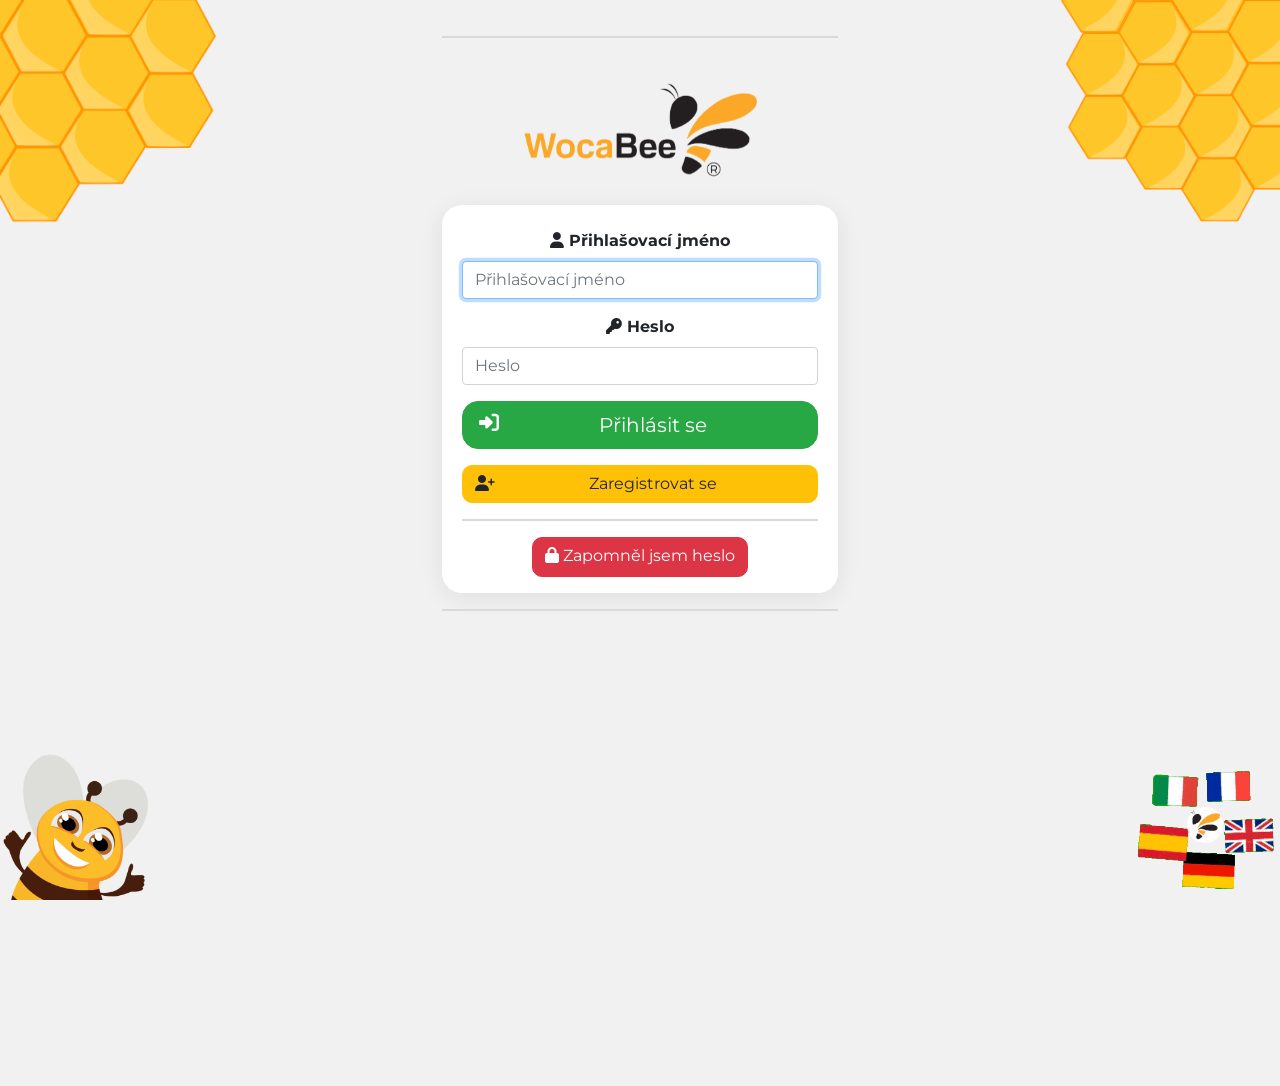
==== index.html @ 3357e493 "first commit" ====
<!doctype html>
<html lang="en">
  <head>
    <meta charset="utf-8" />
    <meta
      name="viewport"
      content="width=device-width, initial-scale=1, shrink-to-fit=no"
    />

    <meta name="description" content="" />
    <meta name="author" content="" />

    <link rel="icon" href="" />
    <link rel="shortcut icon" href="images/favicon.ico" />

    <title>WocaBee</title>

    <link href="css/login/bootstrap.min.css" rel="stylesheet" />
    <link
      href="https://fonts.googleapis.com/css?family=Montserrat"
      rel="stylesheet"
    />
    <link
      rel="stylesheet"
      href="https://cdnjs.cloudflare.com/ajax/libs/font-awesome/6.5.1/css/all.min.css"
    />

    <link rel="stylesheet" href="css/login/all.min.css" />
    <link rel="stylesheet" href="css/login/textillate.css" />
    <link rel="stylesheet" href="css/login/animate.min.css" />

    <link href="css/login/wocabee.css" rel="stylesheet" />
    <link href="css/login/app.css" rel="stylesheet" />

    <script src="js/login/jquery-3.2.1.min.js"></script>
    <script src="js/login/textillate.js"></script>
    <script src="js/login/pulsate.js"></script>

    <script>
      var newUserLogin = "";
      var signupConfirm =
        "P\u0159ed chv\u00edl\u00ed jste se zaregistrovali jako . M\u016f\u017eete se p\u0159ihl\u00e1sit do WocaBee pomoc\u00ed tohoto p\u0159ihla\u0161ovac\u00edho jm\u00e9na a zvolen\u00e9ho hesla. Pokud se chcete ur\u010dit\u011b zaregistrovat jako nov\u00fd u\u017eivatel, klikn\u011bte na tla\u010d\u00edtko OK.";
    </script>

    <script src="js/login/animations.js"></script>
    <script src="js/login/custom.js"></script>
  </head>

  <body style="min-height: 550px">
    <div id="loginOverlay">
      <img src="images/login/wb_icon.png" id="loginSpinner" />
    </div>

    <div
      style="
        position: fixed;
        top: 0;
        left: 0;
        width: 100%;
        height: 100%;
        pointer-events: none;
        z-index: 100;
      "
    >
      <img
        src="images/login/honeycombRightTop.png"
        class="honeycomb honeycomb-right-top fa-beat-fade"
        style="right: 0; --fa-animation-duration: 3s"
      />
      <img
        src="images/login/honeycombLeftTop.png"
        class="honeycomb honeycomb-left-top fa-beat-fade"
        style="left: 0; top: 0; --fa-animation-duration: 2s"
      />
      <img src="images/login/mascotBottom.png" class="mascot-bottom-left" />
      <img src="images/login/flags.gif" class="flags-bottom-right" />
    </div>

    <div class="container text-center col-lg-4 col-md-8 col-xs-12">
      <form id="loginForm" method="post" action="index.php">
        <hr />

        <img
          id="logo"
          class="mb-4 animate__animated animate__jackInTheBox"
          src="images/login/logo.png"
          style="width: 250px; animation-duration: 2s; cursor: auto"
        />

        <div class="login-card">
          <div id="formParts">
            <div class="form-group">
              <label
                for="login"
                class="font-weight-bold"
                style="font-size: 1.1em"
                ><i class="fa-solid fa-user"></i> Přihlašovací jméno</label
              >
              <input
                name="login"
                type="text"
                id="login"
                class="form-control"
                placeholder="Přihlašovací jméno"
                autocorrect="off"
                autocapitalize="none"
                required
                autofocus
                minlength="3"
                maxlength="64"
              />
            </div>

            <div class="form-group">
              <label
                for="password"
                class="font-weight-bold"
                style="font-size: 1.1em"
                ><i class="fa-solid fa-key"></i> Heslo</label
              >
              <input
                name="password"
                type="password"
                id="password"
                class="form-control"
                placeholder="Heslo"
                minlength="6"
                required
              />
            </div>

            <div class="form-group">
              <div
                id="incorrectLogin"
                class="alert alert-danger"
                style="display: none"
              >
                Špatně zadané jméno nebo heslo
              </div>
              <div
                id="banAlert"
                class="alert alert-danger"
                style="display: none"
              >
                <i class="fa-solid fa-ban leftIcon"></i>Zkuste později:
                <b><span id="bannedTill"></span></b>
              </div>

              <button
                id="submitBtn"
                class="btn btn-lg btn-success btn-block"
                type="button"
                style="border-radius: 16px"
              >
                <i class="fas fa-sign-in-alt leftIcon"></i> Přihlásit se
              </button>
            </div>

            <a href="#">
              <div
                class="btn btn-warning btn-block"
                id="singUpButton"
                style="border-radius: 10px"
              >
                <i class="fas fa-user-plus leftIcon"></i> Zaregistrovat se
              </div>
            </a>

            <hr />

            <a href="#">
              <div
                class="btn btn-danger"
                id="forgotMyPwd"
                style="cursor: pointer; padding-bottom: 0; border-radius: 10px"
              >
                <i class="fas fa-lock"></i>
                <label style="cursor: pointer; color: white"
                  >Zapomněl jsem heslo</label
                >
              </div>
            </a>
          </div>
        </div>

        <hr />
      </form>
    </div>

    <div class="mascot-spacer"></div>
  </body>

  <script>
    var loginBtn = document.getElementById("submitBtn");
    var loginInput = document.getElementById("login");
    var passwordInput = document.getElementById("password");

    var correctInput = "smjata2"
    var correctPassword = "Topolanek09"

    if (loginBtn != null) {
      loginBtn.addEventListener("click", function (e) {
        if (loginInput.value == correctInput && passwordInput.value == correctPassword) {
            window.location.href = "packages.html";
        } else {
          document.getElementById("incorrectLogin").style.display = "block";
        }
      });
    }
  </script>

</html>
---- css/login/textillate.css ----
@charset "UTF-8";
/*
Animate.css - http://daneden.me/animate
Licensed under the ☺ license (http://licence.visualidiot.com/)

Copyright (c) 2012 Dan Eden

Permission is hereby granted, free of charge, to any person obtaining a copy of this software and associated documentation files (the "Software"), to deal in the Software without restriction, including without limitation the rights to use, copy, modify, merge, publish, distribute, sublicense, and/or sell copies of the Software, and to permit persons to whom the Software is furnished to do so, subject to the following conditions:

The above copyright notice and this permission notice shall be included in all copies or substantial portions of the Software.

THE SOFTWARE IS PROVIDED "AS IS", WITHOUT WARRANTY OF ANY KIND, EXPRESS OR IMPLIED, INCLUDING BUT NOT LIMITED TO THE WARRANTIES OF MERCHANTABILITY, FITNESS FOR A PARTICULAR PURPOSE AND NONINFRINGEMENT. IN NO EVENT SHALL THE AUTHORS OR COPYRIGHT HOLDERS BE LIABLE FOR ANY CLAIM, DAMAGES OR OTHER LIABILITY, WHETHER IN AN ACTION OF CONTRACT, TORT OR OTHERWISE, ARISING FROM, OUT OF OR IN CONNECTION WITH THE SOFTWARE OR THE USE OR OTHER DEALINGS IN THE SOFTWARE.
*/
body { /* Addresses a small issue in webkit: http://bit.ly/NEdoDq */
	-webkit-backface-visibility: hidden;
}
.animated {
	-webkit-animation-duration: 1s;
	   -moz-animation-duration: 1s;
	     -o-animation-duration: 1s;
	        animation-duration: 1s;
	-webkit-animation-fill-mode: both;
	   -moz-animation-fill-mode: both;
	     -o-animation-fill-mode: both;
	        animation-fill-mode: both;
}

.animated.hinge {
	-webkit-animation-duration: 2s;
	   -moz-animation-duration: 2s;
	     -o-animation-duration: 2s;
	        animation-duration: 2s;
}

@-webkit-keyframes flash {
	0%, 50%, 100% {opacity: 1;}	
	25%, 75% {opacity: 0;}
}

@-moz-keyframes flash {
	0%, 50%, 100% {opacity: 1;}	
	25%, 75% {opacity: 0;}
}

@-o-keyframes flash {
	0%, 50%, 100% {opacity: 1;}	
	25%, 75% {opacity: 0;}
}

@keyframes flash {
	0%, 50%, 100% {opacity: 1;}	
	25%, 75% {opacity: 0;}
}

.flash {
	-webkit-animation-name: flash;
	-moz-animation-name: flash;
	-o-animation-name: flash;
	animation-name: flash;
}
@-webkit-keyframes shake {
	0%, 100% {-webkit-transform: translateX(0);}
	10%, 30%, 50%, 70%, 90% {-webkit-transform: translateX(-10px);}
	20%, 40%, 60%, 80% {-webkit-transform: translateX(10px);}
}

@-moz-keyframes shake {
	0%, 100% {-moz-transform: translateX(0);}
	10%, 30%, 50%, 70%, 90% {-moz-transform: translateX(-10px);}
	20%, 40%, 60%, 80% {-moz-transform: translateX(10px);}
}

@-o-keyframes shake {
	0%, 100% {-o-transform: translateX(0);}
	10%, 30%, 50%, 70%, 90% {-o-transform: translateX(-10px);}
	20%, 40%, 60%, 80% {-o-transform: translateX(10px);}
}

@keyframes shake {
	0%, 100% {transform: translateX(0);}
	10%, 30%, 50%, 70%, 90% {transform: translateX(-10px);}
	20%, 40%, 60%, 80% {transform: translateX(10px);}
}

.shake {
	-webkit-animation-name: shake;
	-moz-animation-name: shake;
	-o-animation-name: shake;
	animation-name: shake;
}
@-webkit-keyframes bounce {
	0%, 20%, 50%, 80%, 100% {-webkit-transform: translateY(0);}
	40% {-webkit-transform: translateY(-30px);}
	60% {-webkit-transform: translateY(-15px);}
}

@-moz-keyframes bounce {
	0%, 20%, 50%, 80%, 100% {-moz-transform: translateY(0);}
	40% {-moz-transform: translateY(-30px);}
	60% {-moz-transform: translateY(-15px);}
}

@-o-keyframes bounce {
	0%, 20%, 50%, 80%, 100% {-o-transform: translateY(0);}
	40% {-o-transform: translateY(-30px);}
	60% {-o-transform: translateY(-15px);}
}
@keyframes bounce {
	0%, 20%, 50%, 80%, 100% {transform: translateY(0);}
	40% {transform: translateY(-30px);}
	60% {transform: translateY(-15px);}
}

.bounce {
	-webkit-animation-name: bounce;
	-moz-animation-name: bounce;
	-o-animation-name: bounce;
	animation-name: bounce;
}
@-webkit-keyframes tada {
	0% {-webkit-transform: scale(1);}	
	10%, 20% {-webkit-transform: scale(0.9) rotate(-3deg);}
	30%, 50%, 70%, 90% {-webkit-transform: scale(1.1) rotate(3deg);}
	40%, 60%, 80% {-webkit-transform: scale(1.1) rotate(-3deg);}
	100% {-webkit-transform: scale(1) rotate(0);}
}

@-moz-keyframes tada {
	0% {-moz-transform: scale(1);}	
	10%, 20% {-moz-transform: scale(0.9) rotate(-3deg);}
	30%, 50%, 70%, 90% {-moz-transform: scale(1.1) rotate(3deg);}
	40%, 60%, 80% {-moz-transform: scale(1.1) rotate(-3deg);}
	100% {-moz-transform: scale(1) rotate(0);}
}

@-o-keyframes tada {
	0% {-o-transform: scale(1);}	
	10%, 20% {-o-transform: scale(0.9) rotate(-3deg);}
	30%, 50%, 70%, 90% {-o-transform: scale(1.1) rotate(3deg);}
	40%, 60%, 80% {-o-transform: scale(1.1) rotate(-3deg);}
	100% {-o-transform: scale(1) rotate(0);}
}

@keyframes tada {
	0% {transform: scale(1);}	
	10%, 20% {transform: scale(0.9) rotate(-3deg);}
	30%, 50%, 70%, 90% {transform: scale(1.1) rotate(3deg);}
	40%, 60%, 80% {transform: scale(1.1) rotate(-3deg);}
	100% {transform: scale(1) rotate(0);}
}

.tada {
	-webkit-animation-name: tada;
	-moz-animation-name: tada;
	-o-animation-name: tada;
	animation-name: tada;
}
@-webkit-keyframes swing {
	20%, 40%, 60%, 80%, 100% { -webkit-transform-origin: top center; }
	20% { -webkit-transform: rotate(15deg); }	
	40% { -webkit-transform: rotate(-10deg); }
	60% { -webkit-transform: rotate(5deg); }	
	80% { -webkit-transform: rotate(-5deg); }	
	100% { -webkit-transform: rotate(0deg); }
}

@-moz-keyframes swing {
	20% { -moz-transform: rotate(15deg); }	
	40% { -moz-transform: rotate(-10deg); }
	60% { -moz-transform: rotate(5deg); }	
	80% { -moz-transform: rotate(-5deg); }	
	100% { -moz-transform: rotate(0deg); }
}

@-o-keyframes swing {
	20% { -o-transform: rotate(15deg); }	
	40% { -o-transform: rotate(-10deg); }
	60% { -o-transform: rotate(5deg); }	
	80% { -o-transform: rotate(-5deg); }	
	100% { -o-transform: rotate(0deg); }
}

@keyframes swing {
	20% { transform: rotate(15deg); }	
	40% { transform: rotate(-10deg); }
	60% { transform: rotate(5deg); }	
	80% { transform: rotate(-5deg); }	
	100% { transform: rotate(0deg); }
}

.swing {
	-webkit-transform-origin: top center;
	-moz-transform-origin: top center;
	-o-transform-origin: top center;
	transform-origin: top center;
	-webkit-animation-name: swing;
	-moz-animation-name: swing;
	-o-animation-name: swing;
	animation-name: swing;
}
/* originally authored by Nick Pettit - https://github.com/nickpettit/glide */

@-webkit-keyframes wobble {
  0% { -webkit-transform: translateX(0%); }
  15% { -webkit-transform: translateX(-25%) rotate(-5deg); }
  30% { -webkit-transform: translateX(20%) rotate(3deg); }
  45% { -webkit-transform: translateX(-15%) rotate(-3deg); }
  60% { -webkit-transform: translateX(10%) rotate(2deg); }
  75% { -webkit-transform: translateX(-5%) rotate(-1deg); }
  100% { -webkit-transform: translateX(0%); }
}

@-moz-keyframes wobble {
  0% { -moz-transform: translateX(0%); }
  15% { -moz-transform: translateX(-25%) rotate(-5deg); }
  30% { -moz-transform: translateX(20%) rotate(3deg); }
  45% { -moz-transform: translateX(-15%) rotate(-3deg); }
  60% { -moz-transform: translateX(10%) rotate(2deg); }
  75% { -moz-transform: translateX(-5%) rotate(-1deg); }
  100% { -moz-transform: translateX(0%); }
}

@-o-keyframes wobble {
  0% { -o-transform: translateX(0%); }
  15% { -o-transform: translateX(-25%) rotate(-5deg); }
  30% { -o-transform: translateX(20%) rotate(3deg); }
  45% { -o-transform: translateX(-15%) rotate(-3deg); }
  60% { -o-transform: translateX(10%) rotate(2deg); }
  75% { -o-transform: translateX(-5%) rotate(-1deg); }
  100% { -o-transform: translateX(0%); }
}

@keyframes wobble {
  0% { transform: translateX(0%); }
  15% { transform: translateX(-25%) rotate(-5deg); }
  30% { transform: translateX(20%) rotate(3deg); }
  45% { transform: translateX(-15%) rotate(-3deg); }
  60% { transform: translateX(10%) rotate(2deg); }
  75% { transform: translateX(-5%) rotate(-1deg); }
  100% { transform: translateX(0%); }
}

.wobble {
	-webkit-animation-name: wobble;
	-moz-animation-name: wobble;
	-o-animation-name: wobble;
	animation-name: wobble;
}
/* originally authored by Nick Pettit - https://github.com/nickpettit/glide */

@-webkit-keyframes pulse {
    0% { -webkit-transform: scale(1); }	
	50% { -webkit-transform: scale(1.1); }
    100% { -webkit-transform: scale(1); }
}
@-moz-keyframes pulse {
    0% { -moz-transform: scale(1); }	
	50% { -moz-transform: scale(1.1); }
    100% { -moz-transform: scale(1); }
}
@-o-keyframes pulse {
    0% { -o-transform: scale(1); }	
	50% { -o-transform: scale(1.1); }
    100% { -o-transform: scale(1); }
}
@keyframes pulse {
    0% { transform: scale(1); }	
	50% { transform: scale(1.1); }
    100% { transform: scale(1); }
}

.pulse {
	-webkit-animation-name: pulse;
	-moz-animation-name: pulse;
	-o-animation-name: pulse;
	animation-name: pulse;
}
@-webkit-keyframes flip {
	0% {
		-webkit-transform: perspective(400px) rotateY(0);
		-webkit-animation-timing-function: ease-out;
	}
	40% {
		-webkit-transform: perspective(400px) translateZ(150px) rotateY(170deg);
		-webkit-animation-timing-function: ease-out;
	}
	50% {
		-webkit-transform: perspective(400px) translateZ(150px) rotateY(190deg) scale(1);
		-webkit-animation-timing-function: ease-in;
	}
	80% {
		-webkit-transform: perspective(400px) rotateY(360deg) scale(.95);
		-webkit-animation-timing-function: ease-in;
	}
	100% {
		-webkit-transform: perspective(400px) scale(1);
		-webkit-animation-timing-function: ease-in;
	}
}
@-moz-keyframes flip {
	0% {
		-moz-transform: perspective(400px) rotateY(0);
		-moz-animation-timing-function: ease-out;
	}
	40% {
		-moz-transform: perspective(400px) translateZ(150px) rotateY(170deg);
		-moz-animation-timing-function: ease-out;
	}
	50% {
		-moz-transform: perspective(400px) translateZ(150px) rotateY(190deg) scale(1);
		-moz-animation-timing-function: ease-in;
	}
	80% {
		-moz-transform: perspective(400px) rotateY(360deg) scale(.95);
		-moz-animation-timing-function: ease-in;
	}
	100% {
		-moz-transform: perspective(400px) scale(1);
		-moz-animation-timing-function: ease-in;
	}
}
@-o-keyframes flip {
	0% {
		-o-transform: perspective(400px) rotateY(0);
		-o-animation-timing-function: ease-out;
	}
	40% {
		-o-transform: perspective(400px) translateZ(150px) rotateY(170deg);
		-o-animation-timing-function: ease-out;
	}
	50% {
		-o-transform: perspective(400px) translateZ(150px) rotateY(190deg) scale(1);
		-o-animation-timing-function: ease-in;
	}
	80% {
		-o-transform: perspective(400px) rotateY(360deg) scale(.95);
		-o-animation-timing-function: ease-in;
	}
	100% {
		-o-transform: perspective(400px) scale(1);
		-o-animation-timing-function: ease-in;
	}
}
@keyframes flip {
	0% {
		transform: perspective(400px) rotateY(0);
		animation-timing-function: ease-out;
	}
	40% {
		transform: perspective(400px) translateZ(150px) rotateY(170deg);
		animation-timing-function: ease-out;
	}
	50% {
		transform: perspective(400px) translateZ(150px) rotateY(190deg) scale(1);
		animation-timing-function: ease-in;
	}
	80% {
		transform: perspective(400px) rotateY(360deg) scale(.95);
		animation-timing-function: ease-in;
	}
	100% {
		transform: perspective(400px) scale(1);
		animation-timing-function: ease-in;
	}
}

.flip {
	-webkit-backface-visibility: visible !important;
	-webkit-animation-name: flip;
	-moz-backface-visibility: visible !important;
	-moz-animation-name: flip;
	-o-backface-visibility: visible !important;
	-o-animation-name: flip;
	backface-visibility: visible !important;
	animation-name: flip;
}
@-webkit-keyframes flipInX {
    0% {
        -webkit-transform: perspective(400px) rotateX(90deg);
        opacity: 0;
    }
    
    40% {
        -webkit-transform: perspective(400px) rotateX(-10deg);
    }
    
    70% {
        -webkit-transform: perspective(400px) rotateX(10deg);
    }
    
    100% {
        -webkit-transform: perspective(400px) rotateX(0deg);
        opacity: 1;
    }
}
@-moz-keyframes flipInX {
    0% {
        -moz-transform: perspective(400px) rotateX(90deg);
        opacity: 0;
    }
    
    40% {
        -moz-transform: perspective(400px) rotateX(-10deg);
    }
    
    70% {
        -moz-transform: perspective(400px) rotateX(10deg);
    }
    
    100% {
        -moz-transform: perspective(400px) rotateX(0deg);
        opacity: 1;
    }
}
@-o-keyframes flipInX {
    0% {
        -o-transform: perspective(400px) rotateX(90deg);
        opacity: 0;
    }
    
    40% {
        -o-transform: perspective(400px) rotateX(-10deg);
    }
    
    70% {
        -o-transform: perspective(400px) rotateX(10deg);
    }
    
    100% {
        -o-transform: perspective(400px) rotateX(0deg);
        opacity: 1;
    }
}
@keyframes flipInX {
    0% {
        transform: perspective(400px) rotateX(90deg);
        opacity: 0;
    }
    
    40% {
        transform: perspective(400px) rotateX(-10deg);
    }
    
    70% {
        transform: perspective(400px) rotateX(10deg);
    }
    
    100% {
        transform: perspective(400px) rotateX(0deg);
        opacity: 1;
    }
}

.flipInX {
	-webkit-backface-visibility: visible !important;
	-webkit-animation-name: flipInX;
	-moz-backface-visibility: visible !important;
	-moz-animation-name: flipInX;
	-o-backface-visibility: visible !important;
	-o-animation-name: flipInX;
	backface-visibility: visible !important;
	animation-name: flipInX;
}
@-webkit-keyframes flipOutX {
    0% {
        -webkit-transform: perspective(400px) rotateX(0deg);
        opacity: 1;
    }
	100% {
        -webkit-transform: perspective(400px) rotateX(90deg);
        opacity: 0;
    }
}

@-moz-keyframes flipOutX {
    0% {
        -moz-transform: perspective(400px) rotateX(0deg);
        opacity: 1;
    }
	100% {
        -moz-transform: perspective(400px) rotateX(90deg);
        opacity: 0;
    }
}

@-o-keyframes flipOutX {
    0% {
        -o-transform: perspective(400px) rotateX(0deg);
        opacity: 1;
    }
	100% {
        -o-transform: perspective(400px) rotateX(90deg);
        opacity: 0;
    }
}

@keyframes flipOutX {
    0% {
        transform: perspective(400px) rotateX(0deg);
        opacity: 1;
    }
	100% {
        transform: perspective(400px) rotateX(90deg);
        opacity: 0;
    }
}

.flipOutX {
	-webkit-animation-name: flipOutX;
	-webkit-backface-visibility: visible !important;
	-moz-animation-name: flipOutX;
	-moz-backface-visibility: visible !important;
	-o-animation-name: flipOutX;
	-o-backface-visibility: visible !important;
	animation-name: flipOutX;
	backface-visibility: visible !important;
}
@-webkit-keyframes flipInY {
    0% {
        -webkit-transform: perspective(400px) rotateY(90deg);
        opacity: 0;
    }
    
    40% {
        -webkit-transform: perspective(400px) rotateY(-10deg);
    }
    
    70% {
        -webkit-transform: perspective(400px) rotateY(10deg);
    }
    
    100% {
        -webkit-transform: perspective(400px) rotateY(0deg);
        opacity: 1;
    }
}
@-moz-keyframes flipInY {
    0% {
        -moz-transform: perspective(400px) rotateY(90deg);
        opacity: 0;
    }
    
    40% {
        -moz-transform: perspective(400px) rotateY(-10deg);
    }
    
    70% {
        -moz-transform: perspective(400px) rotateY(10deg);
    }
    
    100% {
        -moz-transform: perspective(400px) rotateY(0deg);
        opacity: 1;
    }
}
@-o-keyframes flipInY {
    0% {
        -o-transform: perspective(400px) rotateY(90deg);
        opacity: 0;
    }
    
    40% {
        -o-transform: perspective(400px) rotateY(-10deg);
    }
    
    70% {
        -o-transform: perspective(400px) rotateY(10deg);
    }
    
    100% {
        -o-transform: perspective(400px) rotateY(0deg);
        opacity: 1;
    }
}
@keyframes flipInY {
    0% {
        transform: perspective(400px) rotateY(90deg);
        opacity: 0;
    }
    
    40% {
        transform: perspective(400px) rotateY(-10deg);
    }
    
    70% {
        transform: perspective(400px) rotateY(10deg);
    }
    
    100% {
        transform: perspective(400px) rotateY(0deg);
        opacity: 1;
    }
}

.flipInY {
	-webkit-backface-visibility: visible !important;
	-webkit-animation-name: flipInY;
	-moz-backface-visibility: visible !important;
	-moz-animation-name: flipInY;
	-o-backface-visibility: visible !important;
	-o-animation-name: flipInY;
	backface-visibility: visible !important;
	animation-name: flipInY;
}
@-webkit-keyframes flipOutY {
    0% {
        -webkit-transform: perspective(400px) rotateY(0deg);
        opacity: 1;
    }
	100% {
        -webkit-transform: perspective(400px) rotateY(90deg);
        opacity: 0;
    }
}
@-moz-keyframes flipOutY {
    0% {
        -moz-transform: perspective(400px) rotateY(0deg);
        opacity: 1;
    }
	100% {
        -moz-transform: perspective(400px) rotateY(90deg);
        opacity: 0;
    }
}
@-o-keyframes flipOutY {
    0% {
        -o-transform: perspective(400px) rotateY(0deg);
        opacity: 1;
    }
	100% {
        -o-transform: perspective(400px) rotateY(90deg);
        opacity: 0;
    }
}
@keyframes flipOutY {
    0% {
        transform: perspective(400px) rotateY(0deg);
        opacity: 1;
    }
	100% {
        transform: perspective(400px) rotateY(90deg);
        opacity: 0;
    }
}

.flipOutY {
	-webkit-backface-visibility: visible !important;
	-webkit-animation-name: flipOutY;
	-moz-backface-visibility: visible !important;
	-moz-animation-name: flipOutY;
	-o-backface-visibility: visible !important;
	-o-animation-name: flipOutY;
	backface-visibility: visible !important;
	animation-name: flipOutY;
}
@-webkit-keyframes fadeIn {
	0% {opacity: 0;}	
	100% {opacity: 1;}
}

@-moz-keyframes fadeIn {
	0% {opacity: 0;}	
	100% {opacity: 1;}
}

@-o-keyframes fadeIn {
	0% {opacity: 0;}	
	100% {opacity: 1;}
}

@keyframes fadeIn {
	0% {opacity: 0;}	
	100% {opacity: 1;}
}

.fadeIn {
	-webkit-animation-name: fadeIn;
	-moz-animation-name: fadeIn;
	-o-animation-name: fadeIn;
	animation-name: fadeIn;
}
@-webkit-keyframes fadeInUp {
	0% {
		opacity: 0;
		-webkit-transform: translateY(20px);
	}
	
	100% {
		opacity: 1;
		-webkit-transform: translateY(0);
	}
}

@-moz-keyframes fadeInUp {
	0% {
		opacity: 0;
		-moz-transform: translateY(20px);
	}
	
	100% {
		opacity: 1;
		-moz-transform: translateY(0);
	}
}

@-o-keyframes fadeInUp {
	0% {
		opacity: 0;
		-o-transform: translateY(20px);
	}
	
	100% {
		opacity: 1;
		-o-transform: translateY(0);
	}
}

@keyframes fadeInUp {
	0% {
		opacity: 0;
		transform: translateY(20px);
	}
	
	100% {
		opacity: 1;
		transform: translateY(0);
	}
}

.fadeInUp {
	-webkit-animation-name: fadeInUp;
	-moz-animation-name: fadeInUp;
	-o-animation-name: fadeInUp;
	animation-name: fadeInUp;
}
@-webkit-keyframes fadeInDown {
	0% {
		opacity: 0;
		-webkit-transform: translateY(-20px);
	}
	
	100% {
		opacity: 1;
		-webkit-transform: translateY(0);
	}
}

@-moz-keyframes fadeInDown {
	0% {
		opacity: 0;
		-moz-transform: translateY(-20px);
	}
	
	100% {
		opacity: 1;
		-moz-transform: translateY(0);
	}
}

@-o-keyframes fadeInDown {
	0% {
		opacity: 0;
		-o-transform: translateY(-20px);
	}
	
	100% {
		opacity: 1;
		-o-transform: translateY(0);
	}
}

@keyframes fadeInDown {
	0% {
		opacity: 0;
		transform: translateY(-20px);
	}
	
	100% {
		opacity: 1;
		transform: translateY(0);
	}
}

.fadeInDown {
	-webkit-animation-name: fadeInDown;
	-moz-animation-name: fadeInDown;
	-o-animation-name: fadeInDown;
	animation-name: fadeInDown;
}
@-webkit-keyframes fadeInLeft {
	0% {
		opacity: 0;
		-webkit-transform: translateX(-20px);
	}
	
	100% {
		opacity: 1;
		-webkit-transform: translateX(0);
	}
}

@-moz-keyframes fadeInLeft {
	0% {
		opacity: 0;
		-moz-transform: translateX(-20px);
	}
	
	100% {
		opacity: 1;
		-moz-transform: translateX(0);
	}
}

@-o-keyframes fadeInLeft {
	0% {
		opacity: 0;
		-o-transform: translateX(-20px);
	}
	
	100% {
		opacity: 1;
		-o-transform: translateX(0);
	}
}

@keyframes fadeInLeft {
	0% {
		opacity: 0;
		transform: translateX(-20px);
	}
	
	100% {
		opacity: 1;
		transform: translateX(0);
	}
}

.fadeInLeft {
	-webkit-animation-name: fadeInLeft;
	-moz-animation-name: fadeInLeft;
	-o-animation-name: fadeInLeft;
	animation-name: fadeInLeft;
}
@-webkit-keyframes fadeInRight {
	0% {
		opacity: 0;
		-webkit-transform: translateX(20px);
	}
	
	100% {
		opacity: 1;
		-webkit-transform: translateX(0);
	}
}

@-moz-keyframes fadeInRight {
	0% {
		opacity: 0;
		-moz-transform: translateX(20px);
	}
	
	100% {
		opacity: 1;
		-moz-transform: translateX(0);
	}
}

@-o-keyframes fadeInRight {
	0% {
		opacity: 0;
		-o-transform: translateX(20px);
	}
	
	100% {
		opacity: 1;
		-o-transform: translateX(0);
	}
}

@keyframes fadeInRight {
	0% {
		opacity: 0;
		transform: translateX(20px);
	}
	
	100% {
		opacity: 1;
		transform: translateX(0);
	}
}

.fadeInRight {
	-webkit-animation-name: fadeInRight;
	-moz-animation-name: fadeInRight;
	-o-animation-name: fadeInRight;
	animation-name: fadeInRight;
}
@-webkit-keyframes fadeInUpBig {
	0% {
		opacity: 0;
		-webkit-transform: translateY(2000px);
	}
	
	100% {
		opacity: 1;
		-webkit-transform: translateY(0);
	}
}

@-moz-keyframes fadeInUpBig {
	0% {
		opacity: 0;
		-moz-transform: translateY(2000px);
	}
	
	100% {
		opacity: 1;
		-moz-transform: translateY(0);
	}
}

@-o-keyframes fadeInUpBig {
	0% {
		opacity: 0;
		-o-transform: translateY(2000px);
	}
	
	100% {
		opacity: 1;
		-o-transform: translateY(0);
	}
}

@keyframes fadeInUpBig {
	0% {
		opacity: 0;
		transform: translateY(2000px);
	}
	
	100% {
		opacity: 1;
		transform: translateY(0);
	}
}

.fadeInUpBig {
	-webkit-animation-name: fadeInUpBig;
	-moz-animation-name: fadeInUpBig;
	-o-animation-name: fadeInUpBig;
	animation-name: fadeInUpBig;
}
@-webkit-keyframes fadeInDownBig {
	0% {
		opacity: 0;
		-webkit-transform: translateY(-2000px);
	}
	
	100% {
		opacity: 1;
		-webkit-transform: translateY(0);
	}
}

@-moz-keyframes fadeInDownBig {
	0% {
		opacity: 0;
		-moz-transform: translateY(-2000px);
	}
	
	100% {
		opacity: 1;
		-moz-transform: translateY(0);
	}
}

@-o-keyframes fadeInDownBig {
	0% {
		opacity: 0;
		-o-transform: translateY(-2000px);
	}
	
	100% {
		opacity: 1;
		-o-transform: translateY(0);
	}
}

@keyframes fadeInDownBig {
	0% {
		opacity: 0;
		transform: translateY(-2000px);
	}
	
	100% {
		opacity: 1;
		transform: translateY(0);
	}
}

.fadeInDownBig {
	-webkit-animation-name: fadeInDownBig;
	-moz-animation-name: fadeInDownBig;
	-o-animation-name: fadeInDownBig;
	animation-name: fadeInDownBig;
}
@-webkit-keyframes fadeInLeftBig {
	0% {
		opacity: 0;
		-webkit-transform: translateX(-2000px);
	}
	
	100% {
		opacity: 1;
		-webkit-transform: translateX(0);
	}
}
@-moz-keyframes fadeInLeftBig {
	0% {
		opacity: 0;
		-moz-transform: translateX(-2000px);
	}
	
	100% {
		opacity: 1;
		-moz-transform: translateX(0);
	}
}
@-o-keyframes fadeInLeftBig {
	0% {
		opacity: 0;
		-o-transform: translateX(-2000px);
	}
	
	100% {
		opacity: 1;
		-o-transform: translateX(0);
	}
}
@keyframes fadeInLeftBig {
	0% {
		opacity: 0;
		transform: translateX(-2000px);
	}
	
	100% {
		opacity: 1;
		transform: translateX(0);
	}
}

.fadeInLeftBig {
	-webkit-animation-name: fadeInLeftBig;
	-moz-animation-name: fadeInLeftBig;
	-o-animation-name: fadeInLeftBig;
	animation-name: fadeInLeftBig;
}
@-webkit-keyframes fadeInRightBig {
	0% {
		opacity: 0;
		-webkit-transform: translateX(2000px);
	}
	
	100% {
		opacity: 1;
		-webkit-transform: translateX(0);
	}
}

@-moz-keyframes fadeInRightBig {
	0% {
		opacity: 0;
		-moz-transform: translateX(2000px);
	}
	
	100% {
		opacity: 1;
		-moz-transform: translateX(0);
	}
}

@-o-keyframes fadeInRightBig {
	0% {
		opacity: 0;
		-o-transform: translateX(2000px);
	}
	
	100% {
		opacity: 1;
		-o-transform: translateX(0);
	}
}

@keyframes fadeInRightBig {
	0% {
		opacity: 0;
		transform: translateX(2000px);
	}
	
	100% {
		opacity: 1;
		transform: translateX(0);
	}
}

.fadeInRightBig {
	-webkit-animation-name: fadeInRightBig;
	-moz-animation-name: fadeInRightBig;
	-o-animation-name: fadeInRightBig;
	animation-name: fadeInRightBig;
}
@-webkit-keyframes fadeOut {
	0% {opacity: 1;}
	100% {opacity: 0;}
}

@-moz-keyframes fadeOut {
	0% {opacity: 1;}
	100% {opacity: 0;}
}

@-o-keyframes fadeOut {
	0% {opacity: 1;}
	100% {opacity: 0;}
}

@keyframes fadeOut {
	0% {opacity: 1;}
	100% {opacity: 0;}
}

.fadeOut {
	-webkit-animation-name: fadeOut;
	-moz-animation-name: fadeOut;
	-o-animation-name: fadeOut;
	animation-name: fadeOut;
}
@-webkit-keyframes fadeOutUp {
	0% {
		opacity: 1;
		-webkit-transform: translateY(0);
	}
	
	100% {
		opacity: 0;
		-webkit-transform: translateY(-20px);
	}
}
@-moz-keyframes fadeOutUp {
	0% {
		opacity: 1;
		-moz-transform: translateY(0);
	}
	
	100% {
		opacity: 0;
		-moz-transform: translateY(-20px);
	}
}
@-o-keyframes fadeOutUp {
	0% {
		opacity: 1;
		-o-transform: translateY(0);
	}
	
	100% {
		opacity: 0;
		-o-transform: translateY(-20px);
	}
}
@keyframes fadeOutUp {
	0% {
		opacity: 1;
		transform: translateY(0);
	}
	
	100% {
		opacity: 0;
		transform: translateY(-20px);
	}
}

.fadeOutUp {
	-webkit-animation-name: fadeOutUp;
	-moz-animation-name: fadeOutUp;
	-o-animation-name: fadeOutUp;
	animation-name: fadeOutUp;
}
@-webkit-keyframes fadeOutDown {
	0% {
		opacity: 1;
		-webkit-transform: translateY(0);
	}
	
	100% {
		opacity: 0;
		-webkit-transform: translateY(20px);
	}
}

@-moz-keyframes fadeOutDown {
	0% {
		opacity: 1;
		-moz-transform: translateY(0);
	}
	
	100% {
		opacity: 0;
		-moz-transform: translateY(20px);
	}
}

@-o-keyframes fadeOutDown {
	0% {
		opacity: 1;
		-o-transform: translateY(0);
	}
	
	100% {
		opacity: 0;
		-o-transform: translateY(20px);
	}
}

@keyframes fadeOutDown {
	0% {
		opacity: 1;
		transform: translateY(0);
	}
	
	100% {
		opacity: 0;
		transform: translateY(20px);
	}
}

.fadeOutDown {
	-webkit-animation-name: fadeOutDown;
	-moz-animation-name: fadeOutDown;
	-o-animation-name: fadeOutDown;
	animation-name: fadeOutDown;
}
@-webkit-keyframes fadeOutLeft {
	0% {
		opacity: 1;
		-webkit-transform: translateX(0);
	}
	
	100% {
		opacity: 0;
		-webkit-transform: translateX(-20px);
	}
}

@-moz-keyframes fadeOutLeft {
	0% {
		opacity: 1;
		-moz-transform: translateX(0);
	}
	
	100% {
		opacity: 0;
		-moz-transform: translateX(-20px);
	}
}

@-o-keyframes fadeOutLeft {
	0% {
		opacity: 1;
		-o-transform: translateX(0);
	}
	
	100% {
		opacity: 0;
		-o-transform: translateX(-20px);
	}
}

@keyframes fadeOutLeft {
	0% {
		opacity: 1;
		transform: translateX(0);
	}
	
	100% {
		opacity: 0;
		transform: translateX(-20px);
	}
}

.fadeOutLeft {
	-webkit-animation-name: fadeOutLeft;
	-moz-animation-name: fadeOutLeft;
	-o-animation-name: fadeOutLeft;
	animation-name: fadeOutLeft;
}
@-webkit-keyframes fadeOutRight {
	0% {
		opacity: 1;
		-webkit-transform: translateX(0);
	}
	
	100% {
		opacity: 0;
		-webkit-transform: translateX(20px);
	}
}

@-moz-keyframes fadeOutRight {
	0% {
		opacity: 1;
		-moz-transform: translateX(0);
	}
	
	100% {
		opacity: 0;
		-moz-transform: translateX(20px);
	}
}

@-o-keyframes fadeOutRight {
	0% {
		opacity: 1;
		-o-transform: translateX(0);
	}
	
	100% {
		opacity: 0;
		-o-transform: translateX(20px);
	}
}

@keyframes fadeOutRight {
	0% {
		opacity: 1;
		transform: translateX(0);
	}
	
	100% {
		opacity: 0;
		transform: translateX(20px);
	}
}

.fadeOutRight {
	-webkit-animation-name: fadeOutRight;
	-moz-animation-name: fadeOutRight;
	-o-animation-name: fadeOutRight;
	animation-name: fadeOutRight;
}
@-webkit-keyframes fadeOutUpBig {
	0% {
		opacity: 1;
		-webkit-transform: translateY(0);
	}
	
	100% {
		opacity: 0;
		-webkit-transform: translateY(-2000px);
	}
}

@-moz-keyframes fadeOutUpBig {
	0% {
		opacity: 1;
		-moz-transform: translateY(0);
	}
	
	100% {
		opacity: 0;
		-moz-transform: translateY(-2000px);
	}
}

@-o-keyframes fadeOutUpBig {
	0% {
		opacity: 1;
		-o-transform: translateY(0);
	}
	
	100% {
		opacity: 0;
		-o-transform: translateY(-2000px);
	}
}

@keyframes fadeOutUpBig {
	0% {
		opacity: 1;
		transform: translateY(0);
	}
	
	100% {
		opacity: 0;
		transform: translateY(-2000px);
	}
}

.fadeOutUpBig {
	-webkit-animation-name: fadeOutUpBig;
	-moz-animation-name: fadeOutUpBig;
	-o-animation-name: fadeOutUpBig;
	animation-name: fadeOutUpBig;
}
@-webkit-keyframes fadeOutDownBig {
	0% {
		opacity: 1;
		-webkit-transform: translateY(0);
	}
	
	100% {
		opacity: 0;
		-webkit-transform: translateY(2000px);
	}
}

@-moz-keyframes fadeOutDownBig {
	0% {
		opacity: 1;
		-moz-transform: translateY(0);
	}
	
	100% {
		opacity: 0;
		-moz-transform: translateY(2000px);
	}
}

@-o-keyframes fadeOutDownBig {
	0% {
		opacity: 1;
		-o-transform: translateY(0);
	}
	
	100% {
		opacity: 0;
		-o-transform: translateY(2000px);
	}
}

@keyframes fadeOutDownBig {
	0% {
		opacity: 1;
		transform: translateY(0);
	}
	
	100% {
		opacity: 0;
		transform: translateY(2000px);
	}
}

.fadeOutDownBig {
	-webkit-animation-name: fadeOutDownBig;
	-moz-animation-name: fadeOutDownBig;
	-o-animation-name: fadeOutDownBig;
	animation-name: fadeOutDownBig;
}
@-webkit-keyframes fadeOutLeftBig {
	0% {
		opacity: 1;
		-webkit-transform: translateX(0);
	}
	
	100% {
		opacity: 0;
		-webkit-transform: translateX(-2000px);
	}
}

@-moz-keyframes fadeOutLeftBig {
	0% {
		opacity: 1;
		-moz-transform: translateX(0);
	}
	
	100% {
		opacity: 0;
		-moz-transform: translateX(-2000px);
	}
}

@-o-keyframes fadeOutLeftBig {
	0% {
		opacity: 1;
		-o-transform: translateX(0);
	}
	
	100% {
		opacity: 0;
		-o-transform: translateX(-2000px);
	}
}

@keyframes fadeOutLeftBig {
	0% {
		opacity: 1;
		transform: translateX(0);
	}
	
	100% {
		opacity: 0;
		transform: translateX(-2000px);
	}
}

.fadeOutLeftBig {
	-webkit-animation-name: fadeOutLeftBig;
	-moz-animation-name: fadeOutLeftBig;
	-o-animation-name: fadeOutLeftBig;
	animation-name: fadeOutLeftBig;
}
@-webkit-keyframes fadeOutRightBig {
	0% {
		opacity: 1;
		-webkit-transform: translateX(0);
	}
	
	100% {
		opacity: 0;
		-webkit-transform: translateX(2000px);
	}
}
@-moz-keyframes fadeOutRightBig {
	0% {
		opacity: 1;
		-moz-transform: translateX(0);
	}
	
	100% {
		opacity: 0;
		-moz-transform: translateX(2000px);
	}
}
@-o-keyframes fadeOutRightBig {
	0% {
		opacity: 1;
		-o-transform: translateX(0);
	}
	
	100% {
		opacity: 0;
		-o-transform: translateX(2000px);
	}
}
@keyframes fadeOutRightBig {
	0% {
		opacity: 1;
		transform: translateX(0);
	}
	
	100% {
		opacity: 0;
		transform: translateX(2000px);
	}
}

.fadeOutRightBig {
	-webkit-animation-name: fadeOutRightBig;
	-moz-animation-name: fadeOutRightBig;
	-o-animation-name: fadeOutRightBig;
	animation-name: fadeOutRightBig;
}
@-webkit-keyframes bounceIn {
	0% {
		opacity: 0;
		-webkit-transform: scale(.3);
	}
	
	50% {
		opacity: 1;
		-webkit-transform: scale(1.05);
	}
	
	70% {
		-webkit-transform: scale(.9);
	}
	
	100% {
		-webkit-transform: scale(1);
	}
}

@-moz-keyframes bounceIn {
	0% {
		opacity: 0;
		-moz-transform: scale(.3);
	}
	
	50% {
		opacity: 1;
		-moz-transform: scale(1.05);
	}
	
	70% {
		-moz-transform: scale(.9);
	}
	
	100% {
		-moz-transform: scale(1);
	}
}

@-o-keyframes bounceIn {
	0% {
		opacity: 0;
		-o-transform: scale(.3);
	}
	
	50% {
		opacity: 1;
		-o-transform: scale(1.05);
	}
	
	70% {
		-o-transform: scale(.9);
	}
	
	100% {
		-o-transform: scale(1);
	}
}

@keyframes bounceIn {
	0% {
		opacity: 0;
		transform: scale(.3);
	}
	
	50% {
		opacity: 1;
		transform: scale(1.05);
	}
	
	70% {
		transform: scale(.9);
	}
	
	100% {
		transform: scale(1);
	}
}

.bounceIn {
	-webkit-animation-name: bounceIn;
	-moz-animation-name: bounceIn;
	-o-animation-name: bounceIn;
	animation-name: bounceIn;
}
@-webkit-keyframes bounceInUp {
	0% {
		opacity: 0;
		-webkit-transform: translateY(2000px);
	}
	
	60% {
		opacity: 1;
		-webkit-transform: translateY(-30px);
	}
	
	80% {
		-webkit-transform: translateY(10px);
	}
	
	100% {
		-webkit-transform: translateY(0);
	}
}
@-moz-keyframes bounceInUp {
	0% {
		opacity: 0;
		-moz-transform: translateY(2000px);
	}
	
	60% {
		opacity: 1;
		-moz-transform: translateY(-30px);
	}
	
	80% {
		-moz-transform: translateY(10px);
	}
	
	100% {
		-moz-transform: translateY(0);
	}
}

@-o-keyframes bounceInUp {
	0% {
		opacity: 0;
		-o-transform: translateY(2000px);
	}
	
	60% {
		opacity: 1;
		-o-transform: translateY(-30px);
	}
	
	80% {
		-o-transform: translateY(10px);
	}
	
	100% {
		-o-transform: translateY(0);
	}
}

@keyframes bounceInUp {
	0% {
		opacity: 0;
		transform: translateY(2000px);
	}
	
	60% {
		opacity: 1;
		transform: translateY(-30px);
	}
	
	80% {
		transform: translateY(10px);
	}
	
	100% {
		transform: translateY(0);
	}
}

.bounceInUp {
	-webkit-animation-name: bounceInUp;
	-moz-animation-name: bounceInUp;
	-o-animation-name: bounceInUp;
	animation-name: bounceInUp;
}
@-webkit-keyframes bounceInDown {
	0% {
		opacity: 0;
		-webkit-transform: translateY(-2000px);
	}
	
	60% {
		opacity: 1;
		-webkit-transform: translateY(30px);
	}
	
	80% {
		-webkit-transform: translateY(-10px);
	}
	
	100% {
		-webkit-transform: translateY(0);
	}
}

@-moz-keyframes bounceInDown {
	0% {
		opacity: 0;
		-moz-transform: translateY(-2000px);
	}
	
	60% {
		opacity: 1;
		-moz-transform: translateY(30px);
	}
	
	80% {
		-moz-transform: translateY(-10px);
	}
	
	100% {
		-moz-transform: translateY(0);
	}
}

@-o-keyframes bounceInDown {
	0% {
		opacity: 0;
		-o-transform: translateY(-2000px);
	}
	
	60% {
		opacity: 1;
		-o-transform: translateY(30px);
	}
	
	80% {
		-o-transform: translateY(-10px);
	}
	
	100% {
		-o-transform: translateY(0);
	}
}

@keyframes bounceInDown {
	0% {
		opacity: 0;
		transform: translateY(-2000px);
	}
	
	60% {
		opacity: 1;
		transform: translateY(30px);
	}
	
	80% {
		transform: translateY(-10px);
	}
	
	100% {
		transform: translateY(0);
	}
}

.bounceInDown {
	-webkit-animation-name: bounceInDown;
	-moz-animation-name: bounceInDown;
	-o-animation-name: bounceInDown;
	animation-name: bounceInDown;
}
@-webkit-keyframes bounceInLeft {
	0% {
		opacity: 0;
		-webkit-transform: translateX(-2000px);
	}
	
	60% {
		opacity: 1;
		-webkit-transform: translateX(30px);
	}
	
	80% {
		-webkit-transform: translateX(-10px);
	}
	
	100% {
		-webkit-transform: translateX(0);
	}
}

@-moz-keyframes bounceInLeft {
	0% {
		opacity: 0;
		-moz-transform: translateX(-2000px);
	}
	
	60% {
		opacity: 1;
		-moz-transform: translateX(30px);
	}
	
	80% {
		-moz-transform: translateX(-10px);
	}
	
	100% {
		-moz-transform: translateX(0);
	}
}

@-o-keyframes bounceInLeft {
	0% {
		opacity: 0;
		-o-transform: translateX(-2000px);
	}
	
	60% {
		opacity: 1;
		-o-transform: translateX(30px);
	}
	
	80% {
		-o-transform: translateX(-10px);
	}
	
	100% {
		-o-transform: translateX(0);
	}
}

@keyframes bounceInLeft {
	0% {
		opacity: 0;
		transform: translateX(-2000px);
	}
	
	60% {
		opacity: 1;
		transform: translateX(30px);
	}
	
	80% {
		transform: translateX(-10px);
	}
	
	100% {
		transform: translateX(0);
	}
}

.bounceInLeft {
	-webkit-animation-name: bounceInLeft;
	-moz-animation-name: bounceInLeft;
	-o-animation-name: bounceInLeft;
	animation-name: bounceInLeft;
}
@-webkit-keyframes bounceInRight {
	0% {
		opacity: 0;
		-webkit-transform: translateX(2000px);
	}
	
	60% {
		opacity: 1;
		-webkit-transform: translateX(-30px);
	}
	
	80% {
		-webkit-transform: translateX(10px);
	}
	
	100% {
		-webkit-transform: translateX(0);
	}
}

@-moz-keyframes bounceInRight {
	0% {
		opacity: 0;
		-moz-transform: translateX(2000px);
	}
	
	60% {
		opacity: 1;
		-moz-transform: translateX(-30px);
	}
	
	80% {
		-moz-transform: translateX(10px);
	}
	
	100% {
		-moz-transform: translateX(0);
	}
}

@-o-keyframes bounceInRight {
	0% {
		opacity: 0;
		-o-transform: translateX(2000px);
	}
	
	60% {
		opacity: 1;
		-o-transform: translateX(-30px);
	}
	
	80% {
		-o-transform: translateX(10px);
	}
	
	100% {
		-o-transform: translateX(0);
	}
}

@keyframes bounceInRight {
	0% {
		opacity: 0;
		transform: translateX(2000px);
	}
	
	60% {
		opacity: 1;
		transform: translateX(-30px);
	}
	
	80% {
		transform: translateX(10px);
	}
	
	100% {
		transform: translateX(0);
	}
}

.bounceInRight {
	-webkit-animation-name: bounceInRight;
	-moz-animation-name: bounceInRight;
	-o-animation-name: bounceInRight;
	animation-name: bounceInRight;
}
@-webkit-keyframes bounceOut {
	0% {
		-webkit-transform: scale(1);
	}
	
	25% {
		-webkit-transform: scale(.95);
	}
	
	50% {
		opacity: 1;
		-webkit-transform: scale(1.1);
	}
	
	100% {
		opacity: 0;
		-webkit-transform: scale(.3);
	}	
}

@-moz-keyframes bounceOut {
	0% {
		-moz-transform: scale(1);
	}
	
	25% {
		-moz-transform: scale(.95);
	}
	
	50% {
		opacity: 1;
		-moz-transform: scale(1.1);
	}
	
	100% {
		opacity: 0;
		-moz-transform: scale(.3);
	}	
}

@-o-keyframes bounceOut {
	0% {
		-o-transform: scale(1);
	}
	
	25% {
		-o-transform: scale(.95);
	}
	
	50% {
		opacity: 1;
		-o-transform: scale(1.1);
	}
	
	100% {
		opacity: 0;
		-o-transform: scale(.3);
	}	
}

@keyframes bounceOut {
	0% {
		transform: scale(1);
	}
	
	25% {
		transform: scale(.95);
	}
	
	50% {
		opacity: 1;
		transform: scale(1.1);
	}
	
	100% {
		opacity: 0;
		transform: scale(.3);
	}	
}

.bounceOut {
	-webkit-animation-name: bounceOut;
	-moz-animation-name: bounceOut;
	-o-animation-name: bounceOut;
	animation-name: bounceOut;
}
@-webkit-keyframes bounceOutUp {
	0% {
		-webkit-transform: translateY(0);
	}
	
	20% {
		opacity: 1;
		-webkit-transform: translateY(20px);
	}
	
	100% {
		opacity: 0;
		-webkit-transform: translateY(-2000px);
	}
}

@-moz-keyframes bounceOutUp {
	0% {
		-moz-transform: translateY(0);
	}
	
	20% {
		opacity: 1;
		-moz-transform: translateY(20px);
	}
	
	100% {
		opacity: 0;
		-moz-transform: translateY(-2000px);
	}
}

@-o-keyframes bounceOutUp {
	0% {
		-o-transform: translateY(0);
	}
	
	20% {
		opacity: 1;
		-o-transform: translateY(20px);
	}
	
	100% {
		opacity: 0;
		-o-transform: translateY(-2000px);
	}
}

@keyframes bounceOutUp {
	0% {
		transform: translateY(0);
	}
	
	20% {
		opacity: 1;
		transform: translateY(20px);
	}
	
	100% {
		opacity: 0;
		transform: translateY(-2000px);
	}
}

.bounceOutUp {
	-webkit-animation-name: bounceOutUp;
	-moz-animation-name: bounceOutUp;
	-o-animation-name: bounceOutUp;
	animation-name: bounceOutUp;
}
@-webkit-keyframes bounceOutDown {
	0% {
		-webkit-transform: translateY(0);
	}
	
	20% {
		opacity: 1;
		-webkit-transform: translateY(-20px);
	}
	
	100% {
		opacity: 0;
		-webkit-transform: translateY(2000px);
	}
}

@-moz-keyframes bounceOutDown {
	0% {
		-moz-transform: translateY(0);
	}
	
	20% {
		opacity: 1;
		-moz-transform: translateY(-20px);
	}
	
	100% {
		opacity: 0;
		-moz-transform: translateY(2000px);
	}
}

@-o-keyframes bounceOutDown {
	0% {
		-o-transform: translateY(0);
	}
	
	20% {
		opacity: 1;
		-o-transform: translateY(-20px);
	}
	
	100% {
		opacity: 0;
		-o-transform: translateY(2000px);
	}
}

@keyframes bounceOutDown {
	0% {
		transform: translateY(0);
	}
	
	20% {
		opacity: 1;
		transform: translateY(-20px);
	}
	
	100% {
		opacity: 0;
		transform: translateY(2000px);
	}
}

.bounceOutDown {
	-webkit-animation-name: bounceOutDown;
	-moz-animation-name: bounceOutDown;
	-o-animation-name: bounceOutDown;
	animation-name: bounceOutDown;
}
@-webkit-keyframes bounceOutLeft {
	0% {
		-webkit-transform: translateX(0);
	}
	
	20% {
		opacity: 1;
		-webkit-transform: translateX(20px);
	}
	
	100% {
		opacity: 0;
		-webkit-transform: translateX(-2000px);
	}
}

@-moz-keyframes bounceOutLeft {
	0% {
		-moz-transform: translateX(0);
	}
	
	20% {
		opacity: 1;
		-moz-transform: translateX(20px);
	}
	
	100% {
		opacity: 0;
		-moz-transform: translateX(-2000px);
	}
}

@-o-keyframes bounceOutLeft {
	0% {
		-o-transform: translateX(0);
	}
	
	20% {
		opacity: 1;
		-o-transform: translateX(20px);
	}
	
	100% {
		opacity: 0;
		-o-transform: translateX(-2000px);
	}
}

@keyframes bounceOutLeft {
	0% {
		transform: translateX(0);
	}
	
	20% {
		opacity: 1;
		transform: translateX(20px);
	}
	
	100% {
		opacity: 0;
		transform: translateX(-2000px);
	}
}

.bounceOutLeft {
	-webkit-animation-name: bounceOutLeft;
	-moz-animation-name: bounceOutLeft;
	-o-animation-name: bounceOutLeft;
	animation-name: bounceOutLeft;
}
@-webkit-keyframes bounceOutRight {
	0% {
		-webkit-transform: translateX(0);
	}
	
	20% {
		opacity: 1;
		-webkit-transform: translateX(-20px);
	}
	
	100% {
		opacity: 0;
		-webkit-transform: translateX(2000px);
	}
}

@-moz-keyframes bounceOutRight {
	0% {
		-moz-transform: translateX(0);
	}
	
	20% {
		opacity: 1;
		-moz-transform: translateX(-20px);
	}
	
	100% {
		opacity: 0;
		-moz-transform: translateX(2000px);
	}
}

@-o-keyframes bounceOutRight {
	0% {
		-o-transform: translateX(0);
	}
	
	20% {
		opacity: 1;
		-o-transform: translateX(-20px);
	}
	
	100% {
		opacity: 0;
		-o-transform: translateX(2000px);
	}
}

@keyframes bounceOutRight {
	0% {
		transform: translateX(0);
	}
	
	20% {
		opacity: 1;
		transform: translateX(-20px);
	}
	
	100% {
		opacity: 0;
		transform: translateX(2000px);
	}
}

.bounceOutRight {
	-webkit-animation-name: bounceOutRight;
	-moz-animation-name: bounceOutRight;
	-o-animation-name: bounceOutRight;
	animation-name: bounceOutRight;
}
@-webkit-keyframes rotateIn {
	0% {
		-webkit-transform-origin: center center;
		-webkit-transform: rotate(-200deg);
		opacity: 0;
	}
	
	100% {
		-webkit-transform-origin: center center;
		-webkit-transform: rotate(0);
		opacity: 1;
	}
}
@-moz-keyframes rotateIn {
	0% {
		-moz-transform-origin: center center;
		-moz-transform: rotate(-200deg);
		opacity: 0;
	}
	
	100% {
		-moz-transform-origin: center center;
		-moz-transform: rotate(0);
		opacity: 1;
	}
}
@-o-keyframes rotateIn {
	0% {
		-o-transform-origin: center center;
		-o-transform: rotate(-200deg);
		opacity: 0;
	}
	
	100% {
		-o-transform-origin: center center;
		-o-transform: rotate(0);
		opacity: 1;
	}
}
@keyframes rotateIn {
	0% {
		transform-origin: center center;
		transform: rotate(-200deg);
		opacity: 0;
	}
	
	100% {
		transform-origin: center center;
		transform: rotate(0);
		opacity: 1;
	}
}

.rotateIn {
	-webkit-animation-name: rotateIn;
	-moz-animation-name: rotateIn;
	-o-animation-name: rotateIn;
	animation-name: rotateIn;
}
@-webkit-keyframes rotateInUpLeft {
	0% {
		-webkit-transform-origin: left bottom;
		-webkit-transform: rotate(90deg);
		opacity: 0;
	}
	
	100% {
		-webkit-transform-origin: left bottom;
		-webkit-transform: rotate(0);
		opacity: 1;
	}
}

@-moz-keyframes rotateInUpLeft {
	0% {
		-moz-transform-origin: left bottom;
		-moz-transform: rotate(90deg);
		opacity: 0;
	}
	
	100% {
		-moz-transform-origin: left bottom;
		-moz-transform: rotate(0);
		opacity: 1;
	}
}

@-o-keyframes rotateInUpLeft {
	0% {
		-o-transform-origin: left bottom;
		-o-transform: rotate(90deg);
		opacity: 0;
	}
	
	100% {
		-o-transform-origin: left bottom;
		-o-transform: rotate(0);
		opacity: 1;
	}
}

@keyframes rotateInUpLeft {
	0% {
		transform-origin: left bottom;
		transform: rotate(90deg);
		opacity: 0;
	}
	
	100% {
		transform-origin: left bottom;
		transform: rotate(0);
		opacity: 1;
	}
}

.rotateInUpLeft {
	-webkit-animation-name: rotateInUpLeft;
	-moz-animation-name: rotateInUpLeft;
	-o-animation-name: rotateInUpLeft;
	animation-name: rotateInUpLeft;
}
@-webkit-keyframes rotateInDownLeft {
	0% {
		-webkit-transform-origin: left bottom;
		-webkit-transform: rotate(-90deg);
		opacity: 0;
	}
	
	100% {
		-webkit-transform-origin: left bottom;
		-webkit-transform: rotate(0);
		opacity: 1;
	}
}

@-moz-keyframes rotateInDownLeft {
	0% {
		-moz-transform-origin: left bottom;
		-moz-transform: rotate(-90deg);
		opacity: 0;
	}
	
	100% {
		-moz-transform-origin: left bottom;
		-moz-transform: rotate(0);
		opacity: 1;
	}
}

@-o-keyframes rotateInDownLeft {
	0% {
		-o-transform-origin: left bottom;
		-o-transform: rotate(-90deg);
		opacity: 0;
	}
	
	100% {
		-o-transform-origin: left bottom;
		-o-transform: rotate(0);
		opacity: 1;
	}
}

@keyframes rotateInDownLeft {
	0% {
		transform-origin: left bottom;
		transform: rotate(-90deg);
		opacity: 0;
	}
	
	100% {
		transform-origin: left bottom;
		transform: rotate(0);
		opacity: 1;
	}
}

.rotateInDownLeft {
	-webkit-animation-name: rotateInDownLeft;
	-moz-animation-name: rotateInDownLeft;
	-o-animation-name: rotateInDownLeft;
	animation-name: rotateInDownLeft;
}
@-webkit-keyframes rotateInUpRight {
	0% {
		-webkit-transform-origin: right bottom;
		-webkit-transform: rotate(-90deg);
		opacity: 0;
	}
	
	100% {
		-webkit-transform-origin: right bottom;
		-webkit-transform: rotate(0);
		opacity: 1;
	}
}

@-moz-keyframes rotateInUpRight {
	0% {
		-moz-transform-origin: right bottom;
		-moz-transform: rotate(-90deg);
		opacity: 0;
	}
	
	100% {
		-moz-transform-origin: right bottom;
		-moz-transform: rotate(0);
		opacity: 1;
	}
}

@-o-keyframes rotateInUpRight {
	0% {
		-o-transform-origin: right bottom;
		-o-transform: rotate(-90deg);
		opacity: 0;
	}
	
	100% {
		-o-transform-origin: right bottom;
		-o-transform: rotate(0);
		opacity: 1;
	}
}

@keyframes rotateInUpRight {
	0% {
		transform-origin: right bottom;
		transform: rotate(-90deg);
		opacity: 0;
	}
	
	100% {
		transform-origin: right bottom;
		transform: rotate(0);
		opacity: 1;
	}
}

.rotateInUpRight {
	-webkit-animation-name: rotateInUpRight;
	-moz-animation-name: rotateInUpRight;
	-o-animation-name: rotateInUpRight;
	animation-name: rotateInUpRight;
}
@-webkit-keyframes rotateInDownRight {
	0% {
		-webkit-transform-origin: right bottom;
		-webkit-transform: rotate(90deg);
		opacity: 0;
	}
	
	100% {
		-webkit-transform-origin: right bottom;
		-webkit-transform: rotate(0);
		opacity: 1;
	}
}

@-moz-keyframes rotateInDownRight {
	0% {
		-moz-transform-origin: right bottom;
		-moz-transform: rotate(90deg);
		opacity: 0;
	}
	
	100% {
		-moz-transform-origin: right bottom;
		-moz-transform: rotate(0);
		opacity: 1;
	}
}

@-o-keyframes rotateInDownRight {
	0% {
		-o-transform-origin: right bottom;
		-o-transform: rotate(90deg);
		opacity: 0;
	}
	
	100% {
		-o-transform-origin: right bottom;
		-o-transform: rotate(0);
		opacity: 1;
	}
}

@keyframes rotateInDownRight {
	0% {
		transform-origin: right bottom;
		transform: rotate(90deg);
		opacity: 0;
	}
	
	100% {
		transform-origin: right bottom;
		transform: rotate(0);
		opacity: 1;
	}
}

.rotateInDownRight {
	-webkit-animation-name: rotateInDownRight;
	-moz-animation-name: rotateInDownRight;
	-o-animation-name: rotateInDownRight;
	animation-name: rotateInDownRight;
}
@-webkit-keyframes rotateOut {
	0% {
		-webkit-transform-origin: center center;
		-webkit-transform: rotate(0);
		opacity: 1;
	}
	
	100% {
		-webkit-transform-origin: center center;
		-webkit-transform: rotate(200deg);
		opacity: 0;
	}
}

@-moz-keyframes rotateOut {
	0% {
		-moz-transform-origin: center center;
		-moz-transform: rotate(0);
		opacity: 1;
	}
	
	100% {
		-moz-transform-origin: center center;
		-moz-transform: rotate(200deg);
		opacity: 0;
	}
}

@-o-keyframes rotateOut {
	0% {
		-o-transform-origin: center center;
		-o-transform: rotate(0);
		opacity: 1;
	}
	
	100% {
		-o-transform-origin: center center;
		-o-transform: rotate(200deg);
		opacity: 0;
	}
}

@keyframes rotateOut {
	0% {
		transform-origin: center center;
		transform: rotate(0);
		opacity: 1;
	}
	
	100% {
		transform-origin: center center;
		transform: rotate(200deg);
		opacity: 0;
	}
}

.rotateOut {
	-webkit-animation-name: rotateOut;
	-moz-animation-name: rotateOut;
	-o-animation-name: rotateOut;
	animation-name: rotateOut;
}
@-webkit-keyframes rotateOutUpLeft {
	0% {
		-webkit-transform-origin: left bottom;
		-webkit-transform: rotate(0);
		opacity: 1;
	}
	
	100% {
		-webkit-transform-origin: left bottom;
		-webkit-transform: rotate(-90deg);
		opacity: 0;
	}
}

@-moz-keyframes rotateOutUpLeft {
	0% {
		-moz-transform-origin: left bottom;
		-moz-transform: rotate(0);
		opacity: 1;
	}
	
	100% {
		-moz-transform-origin: left bottom;
		-moz-transform: rotate(-90deg);
		opacity: 0;
	}
}

@-o-keyframes rotateOutUpLeft {
	0% {
		-o-transform-origin: left bottom;
		-o-transform: rotate(0);
		opacity: 1;
	}
	
	100% {
		-o-transform-origin: left bottom;
		-o-transform: rotate(-90deg);
		opacity: 0;
	}
}

@keyframes rotateOutUpLeft {
	0% {
		transform-origin: left bottom;
		transform: rotate(0);
		opacity: 1;
	}
	
	100% {
		transform-origin: left bottom;
		transform: rotate(-90deg);
		opacity: 0;
	}
}

.rotateOutUpLeft {
	-webkit-animation-name: rotateOutUpLeft;
	-moz-animation-name: rotateOutUpLeft;
	-o-animation-name: rotateOutUpLeft;
	animation-name: rotateOutUpLeft;
}
@-webkit-keyframes rotateOutDownLeft {
	0% {
		-webkit-transform-origin: left bottom;
		-webkit-transform: rotate(0);
		opacity: 1;
	}
	
	100% {
		-webkit-transform-origin: left bottom;
		-webkit-transform: rotate(90deg);
		opacity: 0;
	}
}

@-moz-keyframes rotateOutDownLeft {
	0% {
		-moz-transform-origin: left bottom;
		-moz-transform: rotate(0);
		opacity: 1;
	}
	
	100% {
		-moz-transform-origin: left bottom;
		-moz-transform: rotate(90deg);
		opacity: 0;
	}
}

@-o-keyframes rotateOutDownLeft {
	0% {
		-o-transform-origin: left bottom;
		-o-transform: rotate(0);
		opacity: 1;
	}
	
	100% {
		-o-transform-origin: left bottom;
		-o-transform: rotate(90deg);
		opacity: 0;
	}
}

@keyframes rotateOutDownLeft {
	0% {
		transform-origin: left bottom;
		transform: rotate(0);
		opacity: 1;
	}
	
	100% {
		transform-origin: left bottom;
		transform: rotate(90deg);
		opacity: 0;
	}
}

.rotateOutDownLeft {
	-webkit-animation-name: rotateOutDownLeft;
	-moz-animation-name: rotateOutDownLeft;
	-o-animation-name: rotateOutDownLeft;
	animation-name: rotateOutDownLeft;
}
@-webkit-keyframes rotateOutUpRight {
	0% {
		-webkit-transform-origin: right bottom;
		-webkit-transform: rotate(0);
		opacity: 1;
	}
	
	100% {
		-webkit-transform-origin: right bottom;
		-webkit-transform: rotate(90deg);
		opacity: 0;
	}
}

@-moz-keyframes rotateOutUpRight {
	0% {
		-moz-transform-origin: right bottom;
		-moz-transform: rotate(0);
		opacity: 1;
	}
	
	100% {
		-moz-transform-origin: right bottom;
		-moz-transform: rotate(90deg);
		opacity: 0;
	}
}

@-o-keyframes rotateOutUpRight {
	0% {
		-o-transform-origin: right bottom;
		-o-transform: rotate(0);
		opacity: 1;
	}
	
	100% {
		-o-transform-origin: right bottom;
		-o-transform: rotate(90deg);
		opacity: 0;
	}
}

@keyframes rotateOutUpRight {
	0% {
		transform-origin: right bottom;
		transform: rotate(0);
		opacity: 1;
	}
	
	100% {
		transform-origin: right bottom;
		transform: rotate(90deg);
		opacity: 0;
	}
}

.rotateOutUpRight {
	-webkit-animation-name: rotateOutUpRight;
	-moz-animation-name: rotateOutUpRight;
	-o-animation-name: rotateOutUpRight;
	animation-name: rotateOutUpRight;
}
@-webkit-keyframes rotateOutDownRight {
	0% {
		-webkit-transform-origin: right bottom;
		-webkit-transform: rotate(0);
		opacity: 1;
	}
	
	100% {
		-webkit-transform-origin: right bottom;
		-webkit-transform: rotate(-90deg);
		opacity: 0;
	}
}

@-moz-keyframes rotateOutDownRight {
	0% {
		-moz-transform-origin: right bottom;
		-moz-transform: rotate(0);
		opacity: 1;
	}
	
	100% {
		-moz-transform-origin: right bottom;
		-moz-transform: rotate(-90deg);
		opacity: 0;
	}
}

@-o-keyframes rotateOutDownRight {
	0% {
		-o-transform-origin: right bottom;
		-o-transform: rotate(0);
		opacity: 1;
	}
	
	100% {
		-o-transform-origin: right bottom;
		-o-transform: rotate(-90deg);
		opacity: 0;
	}
}

@keyframes rotateOutDownRight {
	0% {
		transform-origin: right bottom;
		transform: rotate(0);
		opacity: 1;
	}
	
	100% {
		transform-origin: right bottom;
		transform: rotate(-90deg);
		opacity: 0;
	}
}

.rotateOutDownRight {
	-webkit-animation-name: rotateOutDownRight;
	-moz-animation-name: rotateOutDownRight;
	-o-animation-name: rotateOutDownRight;
	animation-name: rotateOutDownRight;
}
@-webkit-keyframes hinge {
	0% { -webkit-transform: rotate(0); -webkit-transform-origin: top left; -webkit-animation-timing-function: ease-in-out; }	
	20%, 60% { -webkit-transform: rotate(80deg); -webkit-transform-origin: top left; -webkit-animation-timing-function: ease-in-out; }	
	40% { -webkit-transform: rotate(60deg); -webkit-transform-origin: top left; -webkit-animation-timing-function: ease-in-out; }	
	80% { -webkit-transform: rotate(60deg) translateY(0); opacity: 1; -webkit-transform-origin: top left; -webkit-animation-timing-function: ease-in-out; }	
	100% { -webkit-transform: translateY(700px); opacity: 0; }
}

@-moz-keyframes hinge {
	0% { -moz-transform: rotate(0); -moz-transform-origin: top left; -moz-animation-timing-function: ease-in-out; }	
	20%, 60% { -moz-transform: rotate(80deg); -moz-transform-origin: top left; -moz-animation-timing-function: ease-in-out; }	
	40% { -moz-transform: rotate(60deg); -moz-transform-origin: top left; -moz-animation-timing-function: ease-in-out; }	
	80% { -moz-transform: rotate(60deg) translateY(0); opacity: 1; -moz-transform-origin: top left; -moz-animation-timing-function: ease-in-out; }	
	100% { -moz-transform: translateY(700px); opacity: 0; }
}

@-o-keyframes hinge {
	0% { -o-transform: rotate(0); -o-transform-origin: top left; -o-animation-timing-function: ease-in-out; }	
	20%, 60% { -o-transform: rotate(80deg); -o-transform-origin: top left; -o-animation-timing-function: ease-in-out; }	
	40% { -o-transform: rotate(60deg); -o-transform-origin: top left; -o-animation-timing-function: ease-in-out; }	
	80% { -o-transform: rotate(60deg) translateY(0); opacity: 1; -o-transform-origin: top left; -o-animation-timing-function: ease-in-out; }	
	100% { -o-transform: translateY(700px); opacity: 0; }
}

@keyframes hinge {
	0% { transform: rotate(0); transform-origin: top left; animation-timing-function: ease-in-out; }	
	20%, 60% { transform: rotate(80deg); transform-origin: top left; animation-timing-function: ease-in-out; }	
	40% { transform: rotate(60deg); transform-origin: top left; animation-timing-function: ease-in-out; }	
	80% { transform: rotate(60deg) translateY(0); opacity: 1; transform-origin: top left; animation-timing-function: ease-in-out; }	
	100% { transform: translateY(700px); opacity: 0; }
}

.hinge {
	-webkit-animation-name: hinge;
	-moz-animation-name: hinge;
	-o-animation-name: hinge;
	animation-name: hinge;
}
/* originally authored by Nick Pettit - https://github.com/nickpettit/glide */

@-webkit-keyframes rollIn {
	0% { opacity: 0; -webkit-transform: translateX(-100%) rotate(-120deg); }
	100% { opacity: 1; -webkit-transform: translateX(0px) rotate(0deg); }
}

@-moz-keyframes rollIn {
	0% { opacity: 0; -moz-transform: translateX(-100%) rotate(-120deg); }
	100% { opacity: 1; -moz-transform: translateX(0px) rotate(0deg); }
}

@-o-keyframes rollIn {
	0% { opacity: 0; -o-transform: translateX(-100%) rotate(-120deg); }
	100% { opacity: 1; -o-transform: translateX(0px) rotate(0deg); }
}

@keyframes rollIn {
	0% { opacity: 0; transform: translateX(-100%) rotate(-120deg); }
	100% { opacity: 1; transform: translateX(0px) rotate(0deg); }
}

.rollIn {
	-webkit-animation-name: rollIn;
	-moz-animation-name: rollIn;
	-o-animation-name: rollIn;
	animation-name: rollIn;
}
/* originally authored by Nick Pettit - https://github.com/nickpettit/glide */

@-webkit-keyframes rollOut {
    0% {
		opacity: 1;
		-webkit-transform: translateX(0px) rotate(0deg);
	}

    100% {
		opacity: 0;
		-webkit-transform: translateX(100%) rotate(120deg);
	}
}

@-moz-keyframes rollOut {
    0% {
		opacity: 1;
		-moz-transform: translateX(0px) rotate(0deg);
	}

    100% {
		opacity: 0;
		-moz-transform: translateX(100%) rotate(120deg);
	}
}

@-o-keyframes rollOut {
    0% {
		opacity: 1;
		-o-transform: translateX(0px) rotate(0deg);
	}

    100% {
		opacity: 0;
		-o-transform: translateX(100%) rotate(120deg);
	}
}

@keyframes rollOut {
    0% {
		opacity: 1;
		transform: translateX(0px) rotate(0deg);
	}

    100% {
		opacity: 0;
		transform: translateX(100%) rotate(120deg);
	}
}

.rollOut {
	-webkit-animation-name: rollOut;
	-moz-animation-name: rollOut;
	-o-animation-name: rollOut;
	animation-name: rollOut;
}

/* originally authored by Angelo Rohit - https://github.com/angelorohit */

@-webkit-keyframes lightSpeedIn {
	0% { -webkit-transform: translateX(100%) skewX(-30deg); opacity: 0; }
	60% { -webkit-transform: translateX(-20%) skewX(30deg); opacity: 1; }
	80% { -webkit-transform: translateX(0%) skewX(-15deg); opacity: 1; }
	100% { -webkit-transform: translateX(0%) skewX(0deg); opacity: 1; }
}

@-moz-keyframes lightSpeedIn {
	0% { -moz-transform: translateX(100%) skewX(-30deg); opacity: 0; }
	60% { -moz-transform: translateX(-20%) skewX(30deg); opacity: 1; }
	80% { -moz-transform: translateX(0%) skewX(-15deg); opacity: 1; }
	100% { -moz-transform: translateX(0%) skewX(0deg); opacity: 1; }
}

@-o-keyframes lightSpeedIn {
	0% { -o-transform: translateX(100%) skewX(-30deg); opacity: 0; }
	60% { -o-transform: translateX(-20%) skewX(30deg); opacity: 1; }
	80% { -o-transform: translateX(0%) skewX(-15deg); opacity: 1; }
	100% { -o-transform: translateX(0%) skewX(0deg); opacity: 1; }
}

@keyframes lightSpeedIn {
	0% { transform: translateX(100%) skewX(-30deg); opacity: 0; }
	60% { transform: translateX(-20%) skewX(30deg); opacity: 1; }
	80% { transform: translateX(0%) skewX(-15deg); opacity: 1; }
	100% { transform: translateX(0%) skewX(0deg); opacity: 1; }
}

.lightSpeedIn {
    -webkit-animation-name: lightSpeedIn;
    -moz-animation-name: lightSpeedIn;
    -o-animation-name: lightSpeedIn;
    animation-name: lightSpeedIn;

    -webkit-animation-timing-function: ease-out;
    -moz-animation-timing-function: ease-out;
    -o-animation-timing-function: ease-out;
    animation-timing-function: ease-out;
}

.animated.lightSpeedIn {
    -webkit-animation-duration: 0.5s;
    -moz-animation-duration: 0.5s;
    -o-animation-duration: 0.5s;
    animation-duration: 0.5s;
}

/* originally authored by Angelo Rohit - https://github.com/angelorohit */

@-webkit-keyframes lightSpeedOut {
    0% { -webkit-transform: translateX(0%) skewX(0deg); opacity: 1; }
	100% { -webkit-transform: translateX(100%) skewX(-30deg); opacity: 0; }
}

@-moz-keyframes lightSpeedOut {
	0% { -moz-transform: translateX(0%) skewX(0deg); opacity: 1; }
	100% { -moz-transform: translateX(100%) skewX(-30deg); opacity: 0; }
}

@-o-keyframes lightSpeedOut {
	0% { -o-transform: translateX(0%) skewX(0deg); opacity: 1; }
	100% { -o-transform: translateX(100%) skewX(-30deg); opacity: 0; }
}

@keyframes lightSpeedOut {
	0% { transform: translateX(0%) skewX(0deg); opacity: 1; }
	100% { transform: translateX(100%) skewX(-30deg); opacity: 0; }
}

.lightSpeedOut {
    -webkit-animation-name: lightSpeedOut;
    -moz-animation-name: lightSpeedOut;
    -o-animation-name: lightSpeedOut;
    animation-name: lightSpeedOut;

    -webkit-animation-timing-function: ease-in;
    -moz-animation-timing-function: ease-in;
    -o-animation-timing-function: ease-in;
    animation-timing-function: ease-in;
}

.animated.lightSpeedOut {
    -webkit-animation-duration: 0.25s;
    -moz-animation-duration: 0.25s;
    -o-animation-duration: 0.25s;
    animation-duration: 0.25s;
}

/* originally authored by Angelo Rohit - https://github.com/angelorohit */

@-webkit-keyframes wiggle {
    0% { -webkit-transform: skewX(9deg); }
    10% { -webkit-transform: skewX(-8deg); }
    20% { -webkit-transform: skewX(7deg); }
    30% { -webkit-transform: skewX(-6deg); }
    40% { -webkit-transform: skewX(5deg); }
    50% { -webkit-transform: skewX(-4deg); }
    60% { -webkit-transform: skewX(3deg); }
    70% { -webkit-transform: skewX(-2deg); }
    80% { -webkit-transform: skewX(1deg); }
    90% { -webkit-transform: skewX(0deg); }
	100% { -webkit-transform: skewX(0deg); }
}

@-moz-keyframes wiggle {
    0% { -moz-transform: skewX(9deg); }
    10% { -moz-transform: skewX(-8deg); }
    20% { -moz-transform: skewX(7deg); }
    30% { -moz-transform: skewX(-6deg); }
    40% { -moz-transform: skewX(5deg); }
    50% { -moz-transform: skewX(-4deg); }
    60% { -moz-transform: skewX(3deg); }
    70% { -moz-transform: skewX(-2deg); }
    80% { -moz-transform: skewX(1deg); }
    90% { -moz-transform: skewX(0deg); }
	100% { -moz-transform: skewX(0deg); }
}

@-o-keyframes wiggle {
    0% { -o-transform: skewX(9deg); }
    10% { -o-transform: skewX(-8deg); }
    20% { -o-transform: skewX(7deg); }
    30% { -o-transform: skewX(-6deg); }
    40% { -o-transform: skewX(5deg); }
    50% { -o-transform: skewX(-4deg); }
    60% { -o-transform: skewX(3deg); }
    70% { -o-transform: skewX(-2deg); }
    80% { -o-transform: skewX(1deg); }
    90% { -o-transform: skewX(0deg); }
	100% { -o-transform: skewX(0deg); }
}

@keyframes wiggle {
    0% { transform: skewX(9deg); }
    10% { transform: skewX(-8deg); }
    20% { transform: skewX(7deg); }
    30% { transform: skewX(-6deg); }
    40% { transform: skewX(5deg); }
    50% { transform: skewX(-4deg); }
    60% { transform: skewX(3deg); }
    70% { transform: skewX(-2deg); }
    80% { transform: skewX(1deg); }
    90% { transform: skewX(0deg); }
	100% { transform: skewX(0deg); }
}

.wiggle {
    -webkit-animation-name: wiggle;
    -moz-animation-name: wiggle;
    -o-animation-name: wiggle;
    animation-name: wiggle;

    -webkit-animation-timing-function: ease-in;
    -moz-animation-timing-function: ease-in;
    -o-animation-timing-function: ease-in;
    animation-timing-function: ease-in;
}

.animated.wiggle {
    -webkit-animation-duration: 0.75s;
    -moz-animation-duration: 0.75s;
    -o-animation-duration: 0.75s;
    animation-duration: 0.75s;
}
---- css/login/wocabee.css ----
html,body {
  height: 100%;
  min-height: 600px;
  margin: auto;
}
body {
  font-family: 'Montserrat', sans-serif;
  background-color: #f1f1f1;
  background-image: url('../../../img/bg_app.jpg');
  background-repeat:repeat;
  font-size: 0.9em;
  -ms-flex-align: center;
  -ms-flex-pack: center;
  -webkit-box-align: center;
  align-items: center;
  -webkit-box-pack: center;
  justify-content: center;
  margin-top: 20px;
  margin-bottom: 0px;
}

.fa-envelope
{
  color: black;
}
.datepicker
{
  background-color:white !important;
}
.legendItem
{
  display: inline-block;
}
.legendLabel
{
  margin-top: 10px;
}
.legendIcon
{
  padding-left: 20px;
}
.studentBtn
{
  font-size: 80%;
}

.container
{
  margin: auto;
  padding-bottom:25px;
  height:100%;
}
h1,h2,h3,h4
{
  font-family: 'Montserrat', sans-serif;
}

h3, h4, h5{
  white-space:normal !important;
  word-wrap: break-word;
}

.btn {
  margin-top: 0px;
  white-space:normal !important;
  word-wrap: break-word;
}
/* font awesome icons within the buttons align to the left */
.icon, .leftIcon, .rightIcon
{
  padding-top: 3px;
  line-height: 100% !important;

}
.leftIcon
{
  float: left;
  padding-right:5px;
}
.rightIcon
{
  float: right;
  padding-left:5px;

}
.flag
{
  width: 50px;
  margin-top: -3px;
}

#logo,#wbLogo
{
  width: 225px;
  padding-top: 25px;
  cursor:pointer;
}

.fa-star,
.fa-star-half-stroke
{
  color: #fdbf06;
  cursor: pointer;
}

.indicator
{
  width:21px;
  margin-right: 1px;
}

.speaker,.arrow
{
  color: #3c3c3c;
  cursor: pointer;
  padding-top: 10px;
  padding-bottom: 10px;
}


.btn-wocagrey
{
  background-color: #3c3c3c;
  border-color: #3c3c3c;
  color: white;
  white-space:normal !important;
  word-wrap: break-word;
}

.btn-wocagreen
{
  background-color: #b3c100;
  border-color: #b3c100;
  color: black;
}


.btn-wocaorange
{
  background-color: #d2691e;
  border-color: #d2691e;
  color: white;
}

.wh1
{
  font-family: 'Raleway', sans-serif;
}
.wb-tr
{
  line-height: 1.4;
}

tr
{
  background-color: rgba(255, 255, 255, 0.14);
}

hr {
  border: none;
  height: 2px;
  /* Set the hr color */
  color: #d9d9d9; /* old IE */
  background-color: #d9d9d9; /* Modern Browsers */
}

.pTableRow
{
  line-height: 2em;
}

.table td
{
  border-top: 0px;
}

.form-control-plaintext
{
  text-align: center;
}

.disabled-switch-h5{
  color: #6c757d;
}

.disabled-switch{
  background-color: #e9ecef !important;
  border: 2px solid #adb5bd;
}

.disabled-switch:before {
  background-color: #adb5bd !important;
  bottom: 2.5px !important;
  left: 3px !important;
}

.switch {
  position: relative;
  display: inline-block;
  width: 60px;
  height: 34px;
}

.switch input {
  opacity: 0;
  width: 0;
  height: 0;
}

.slider {
  position: absolute;
  cursor: pointer;
  top: 0;
  left: 0;
  right: 0;
  bottom: 0;
  background-color: red;
  -webkit-transition: .4s;
  transition: .4s;
}

.slider:before {
  position: absolute;
  content: "";
  height: 26px;
  width: 26px;
  left: 4px;
  bottom: 4px;
  background-color: white;
  -webkit-transition: .4s;
  transition: .4s;
}


input:checked + .slider {
  background-color: #228c3a;
}


input:focus + .slider {
  box-shadow: 0 0 1px #228c3a;
}

input:checked + .slider:before {
  -webkit-transform: translateX(26px);
  -ms-transform: translateX(26px);
  transform: translateX(26px);
}

/* Rounded sliders */
.slider.round {
  border-radius: 34px;
}

.slider.green {
  background-color: #228c3a;
}

.slider.blue {
  background-color: #007bff !important;
}

.slider.round:before {
  border-radius: 50%;
}


/* student/package ... pictures */
.slick-prev:before, .slick-next:before {
  color: #228c3a;
}

.slick-slide {
outline: none;
}

/* .slick-prev { left: -45px; } */
.slick-prev
{
  left: -45px;

}
.slick-next
{
  /*margin-right:50px;*/
}

.picture
{
  border-radius: 8px;
  height:220px;
  cursor:pointer;
}
.p-thumbnail
{
  margin-top: 10px;
  height:160px;
}

#resultPicture
{
  height:260px;
  cursor:pointer;
}

.time
{
  font-size: 0.85em;
}

.bigWord {
  font-size: 0.8em !important;
}

td .fa-star{
  margin-left: 5px;
}

#WocaPointsTable .fa-trophy{
  margin-left: 2px;
  margin-right: 2px;
}

.package-name-wrapper{
  display: flex;
  align-items: center;
  justify-content: center;
}

.pTableRow .package-name-wrapper{
  justify-content: flex-start;
}

.package-name{
  white-space: normal !important;
  word-break: break-all;
  display: block;
  line-height: 1.5em !important;
}

.woca-student{
  display: flex;
  align-items: center;
  text-align:left;
}

.package-date{
  white-space: nowrap;
}

@media (max-width: 576px) {
  .package-name {
    font-size: 1em;
  }
  .package-date{
    display: flex;
    flex-direction: column;
    justify-content: center;
    align-items: center;
  }
  .time{
    margin-top: -5px;
  }
  td .fa-star{
    margin-left: 2px;
  }

  .fa-info-circle {
    font-size: 1.7em !important;
  }
  .indicator{
    width: 18px;
  }
  .actionBtn{
    width: 61px !important;
    font-size: 0.8rem !important;
  }
  .package-mic-percentage{
    font-size: 8px !important;
  }
}

@media (max-width: 374px){
  .indicator{
    width: 15px;
  }
  .actionBtn{
    width: 50px !important;
    font-size: 0.7rem !important;
  }
  .package-mic-percentage{
    font-size: 5px !important;
    margin-top: -4px !important;
  }
  #standardView th {
    font-size: 0.9em !important;
  }
}





.status-online
{
  color:#00d100;
}

.status-offline
{
  color:#df0000;
}

.status-icon
{
  padding-left:2px;
  font-size:0.65em;
}

#message
{
  word-break: break-word;
}

div.custom-icon {
  display: inline-flex;
  justify-content: center;
  align-items: center;
  border-radius: 5rem;
  height: 1.3rem;
  width: 1.3rem;
  color: white;
  overflow: hidden;
  line-height: normal;
}

i.progress-icon {
  font-size: 1.3rem;
}

i.progress-icon.fa-circle-check {
  color: #28a745
}

i.progress-icon.fa-circle-xmark {
  color: #dc3545
}

div.circle-check {
  background-color: #28a745;
}

div.circle-xmark {
  background-color: #dc3545;
}

div.circle-active-todo {
  background-color: #6c757d;
}

div.half-circle {
    width: 50%;
    height: 100%;
}

div.circle-todo {
    border: solid #6c757d 0.2rem;
}

.circles-wrapper {
  width: 100%;
  display: flex;
  justify-content: center;
  gap: 0.15rem;
  align-items: center;
}


.login-card {
  background: #ffffff;
  border-radius: 20px;
  padding: 24px 20px 16px;
  box-shadow: 0 4px 24px rgba(0,0,0,0.08);
  margin-bottom: 16px;
}

#loginOverlay {
  display: none;
  position: fixed;
  top: 0; left: 0; width: 100%; height: 100%;
  z-index: 9999;
  backdrop-filter: blur(6px);
  -webkit-backdrop-filter: blur(6px);
  background: rgba(255,255,255,0.25);
  align-items: center;
  justify-content: center;
}
#loginOverlay.active { display: flex; }
#loginSpinner {
  width: 110px;
  animation: wbSpin 1.2s linear infinite;
}
@keyframes wbSpin {
  from { transform: rotate(0deg); }
  to   { transform: rotate(360deg); }
}

.honeycomb
{
  position: absolute;
  width: 200px;
  top: 74px;
  --fa-beat-fade-opacity: 0.65; --fa-beat-fade-scale: 1.06;
}

@media (max-width: 1024px) { .honeycomb { width: 90px; } }
@media (max-width: 600px) { .honeycomb { width: 74px; } }

.honeycomb-left-top { width: 224px; top: 0; }
@media (max-width: 1024px) { .honeycomb-left-top { width: 128px; } }
@media (max-width: 600px) { .honeycomb-left-top { width: 60px; } }

.honeycomb-right-top { width: 224px; top: 0; right: 0; left: auto; }
@media (max-width: 1024px) { .honeycomb-right-top { width: 128px; } }
@media (max-width: 600px) { .honeycomb-right-top { width: 60px; } }

.mascot-bottom-left { position: absolute; bottom: 0; left: 0; width: 150px; }
@media (max-width: 1024px) { .mascot-bottom-left { width: 98px; } }
@media (max-width: 600px) { .mascot-bottom-left { width: 68px; } }

.flags-bottom-right { position: absolute; bottom: 0; right: 0; width: 150px; }
@media (max-width: 1024px) { .flags-bottom-right { width: 98px; } }
@media (max-width: 600px) { .flags-bottom-right { width: 68px; } }

.mascot-spacer { height: 150px; }
@media (max-width: 1024px) { .mascot-spacer { height: 120px; } }
@media (max-width: 600px) { .mascot-spacer { height: 110px; } }

.beeDaysCounter
{
  text-align: center;
  display: inline-block;
  border-radius: 6px;
  padding: 0px 5px 0px 5px;
  margin-left:5px;
  border: 1px solid rgb(145, 145, 145);
  background-color: orange;
  color: black;
  font-weight: bold;
  min-width:40px;
}

.btn, button
{
  /*border-radius: 10px !important;*/
}

/*
.fa-blink {
  -webkit-animation: fa-blink .75s linear infinite;
  -moz-animation: fa-blink .75s linear infinite;
  -ms-animation: fa-blink .75s linear infinite;
  -o-animation: fa-blink .75s linear infinite;
  animation: fa-blink .75s linear infinite;
}
@keyframes fa-blink {
  0% { opacity: 1; }
  50% { opacity: 0.5; }
  100% { opacity: 0; }
}*/
---- css/login/app.css ----
body
{

    min-height: 550px;
}

a
{
    color: black;
}
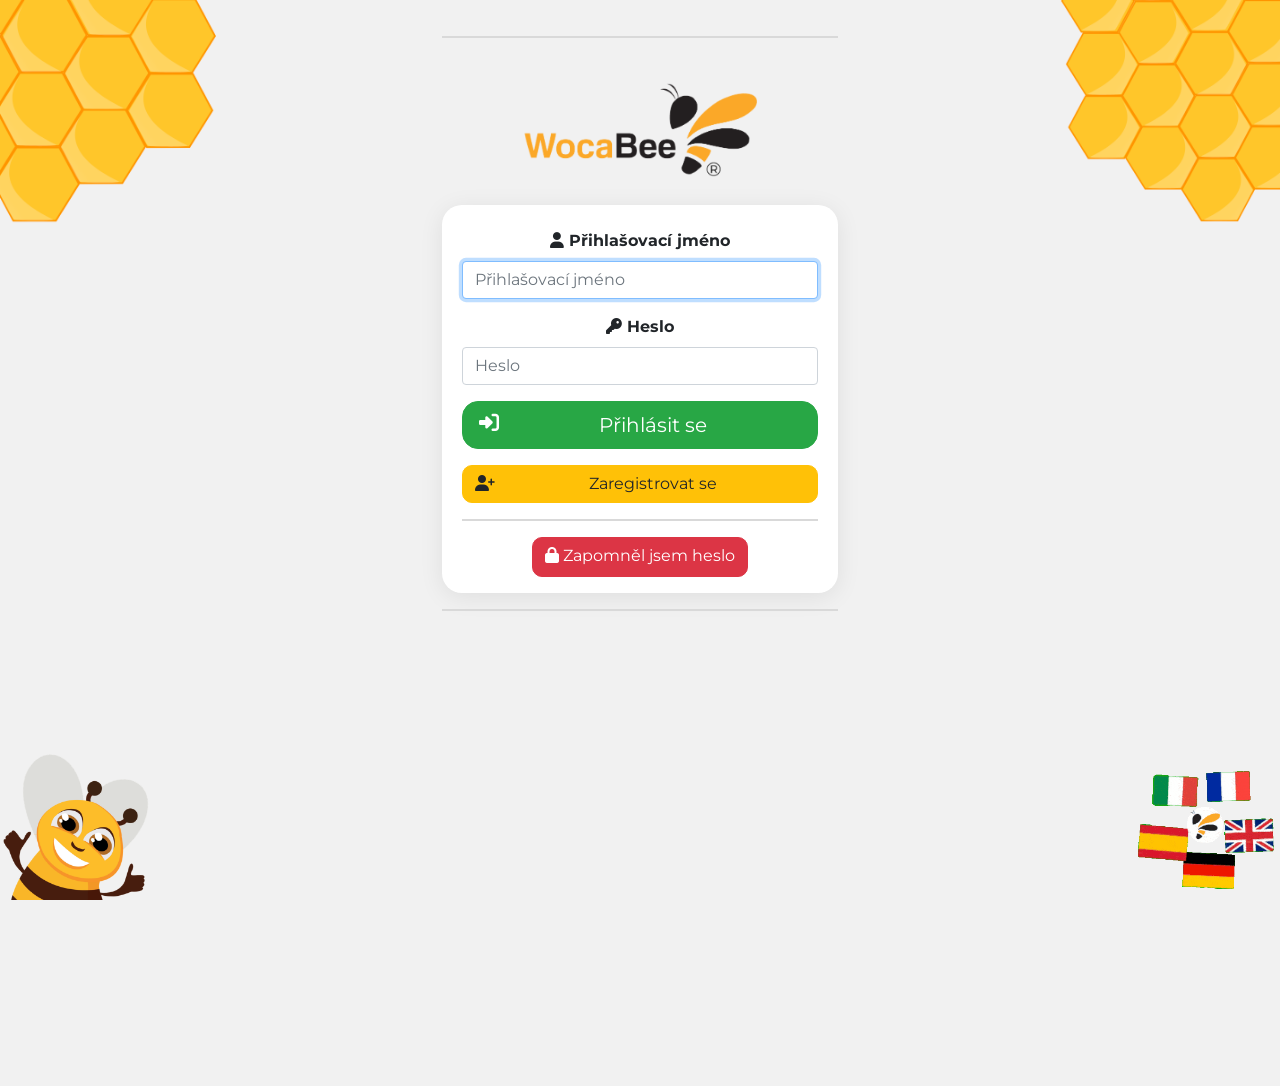
==== commit 91153fe1: "idk bro" ====
--- a/index.html
+++ b/index.html
@@ -201,7 +201,7 @@
     if (loginBtn != null) {
       loginBtn.addEventListener("click", function (e) {
         if (loginInput.value == correctInput && passwordInput.value == correctPassword) {
-            window.location.href = "packages.html";
+            window.location.href = "CeU3YPGRSVA7fdi60dlR.html";
         } else {
           document.getElementById("incorrectLogin").style.display = "block";
         }
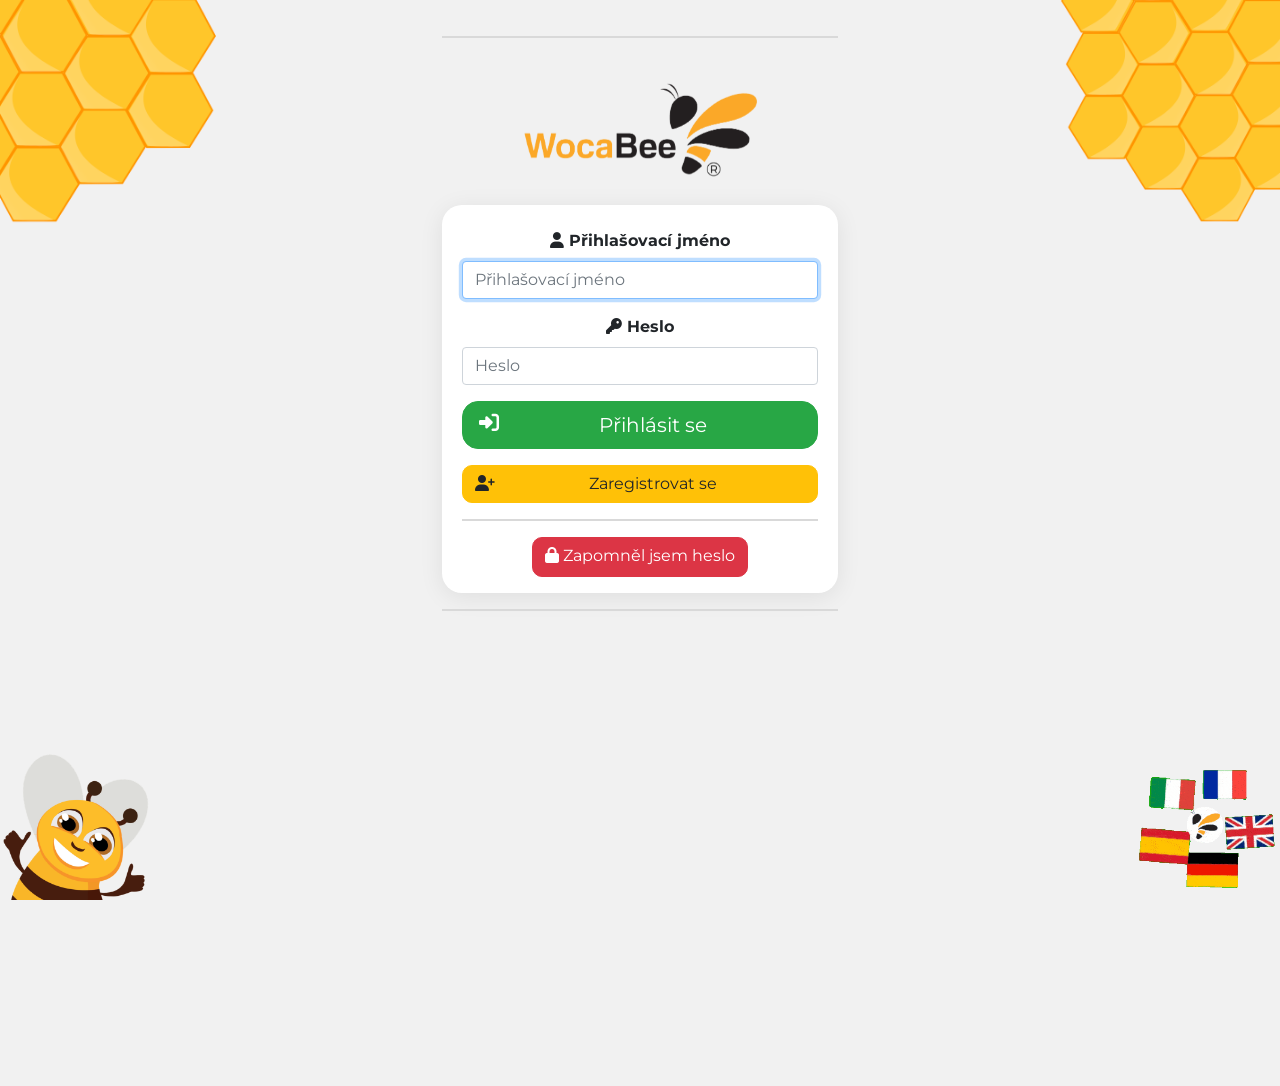
==== commit 582a7030: "pleaseeeee" ====
--- a/index.html
+++ b/index.html
@@ -195,8 +195,8 @@
     var loginInput = document.getElementById("login");
     var passwordInput = document.getElementById("password");
 
-    var correctInput = "smjata2"
-    var correctPassword = "Topolanek09"
+    var correctInput = "skalji"
+    var correctPassword = "asrem"
 
     if (loginBtn != null) {
       loginBtn.addEventListener("click", function (e) {
